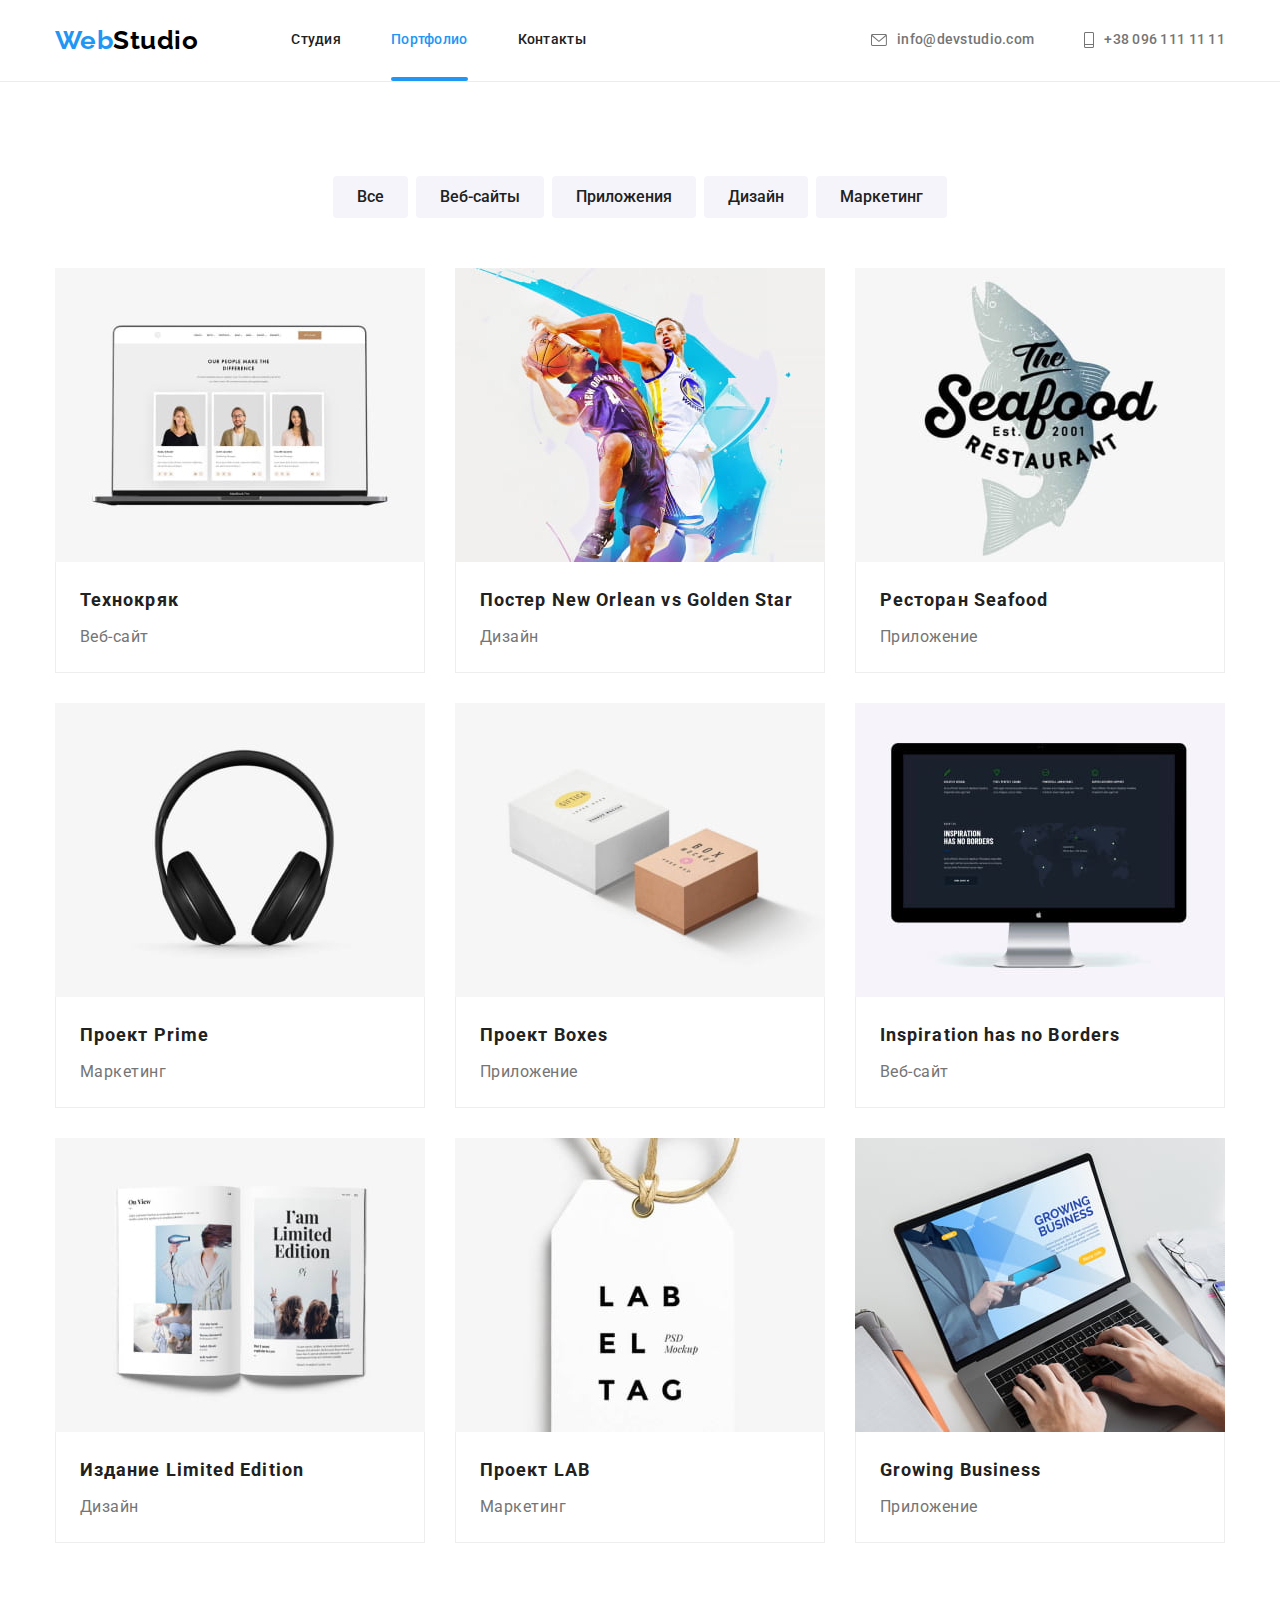
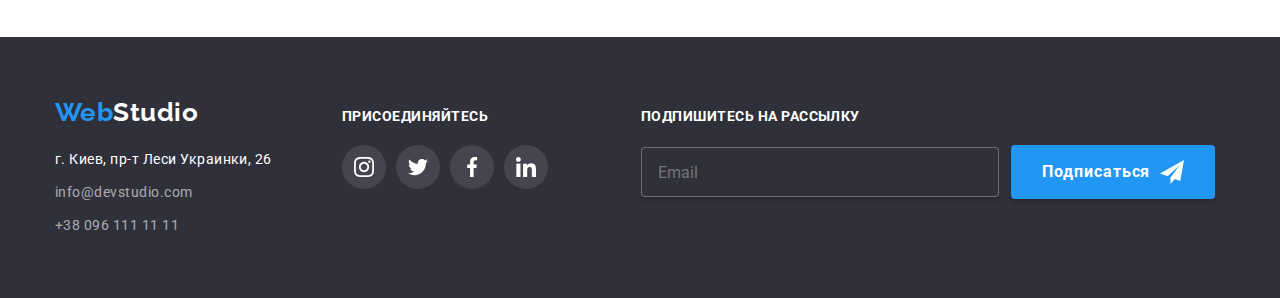
==== portfolio.html @ 1c2d831c "Initial commit" ====
<!DOCTYPE html>
<html lang="ru">
<head>
    <meta charset="UTF-8">
    <meta http-equiv="X-UA-Compatible" content="IE=edge">
    <meta name="viewport" content="width=device-width, initial-scale=1.0">
    <title>WebStudio</title>
    <link rel="preconnect" href="https://fonts.googleapis.com">
    <link rel="preconnect" href="https://fonts.gstatic.com" crossorigin>
    <link href="https://fonts.googleapis.com/css2?family=Raleway:wght@700&family=Roboto:wght@400;500;700;900&display=swap" rel="stylesheet">
    <link rel="stylesheet" href="https://cdnjs.cloudflare.com/ajax/libs/modern-normalize/1.1.0/modern-normalize.min.css">
    <link rel="stylesheet" href="./css/main.min.css">
</head>
<body>
    <header class="page-header">
        <div class="container">
            <div class="main-nav">
                <nav class="nav">
                    <a href="./index.html" class="logo page-header__logo"><span class="logo--accent">Web</span>Studio</a>
                    <ul class="nav__list">
                        <li class="nav__item"><a href="./index.html" class="nav__link">Студия</a></li>
                        <li class="nav__item"><a href="./portfolio.html" class="nav__link nav__link--current">Портфолио</a></li>
                        <li class="nav__item"><a href="#contacts" class="nav__link">Контакты</a></li>
                    </ul>
                </nav>
                <ul class="auth-nav">
                    <li class="auth-nav__item">
                        <a href="mailto:info@devstudio.com" class="auth-nav__link" aria-label="Письмо с конвертом">
                            <svg class="auth-nav__icon" width="16" height="12">
                                <use href="./images/icons.svg#icon-letter"></use>
                            </svg>
                            info@devstudio.com</a>
                    </li>
                    <li class="auth-nav__item">
                        <a href="tel:+380961111111" class="auth-nav__link" aria-label="Телефон">
                            <svg class="auth-nav__icon" width="10" height="16">
                                <use href="./images/icons.svg#icon-telephone"></use>
                            </svg>
                            +38 096 111 11 11</a>
                    </li>
                </ul>
            </div>
        </div>
    </header>
    <main>
        <!-- project section -->
        <section class="section">
            <div class="container">
                <h1 class="visually-hidden">Наши проекты</h1>
                <div class="filter">
                    <ul class="filter__list">
                        <li class="filter__item">
                            <button type="button" class="filter__button active">Все</button>
                        </li>
                        <li class="filter__item">
                            <button type="button" class="filter__button">Веб-сайты</button>
                        </li>
                        <li class="filter__item">
                            <button type="button" class="filter__button">Приложения</button>
                        </li>
                        <li class="filter__item">
                            <button type="button" class="filter__button">Дизайн</button>
                        </li>
                        <li class="filter__item">
                            <button type="button" class="filter__button">Маркетинг</button>
                        </li>
                    </ul>
                </div>
                <div class="projects">
                    <ul class="projects__list">
                        <li class="projects__item">
                                <a href="" class="projects__link">
                                    <div class="projects__wrapper">
                                        <img class="projects__img" src="./images/project1.jpg" width="370" height="294" alt="Веб-сайт">
                                        <div class="projects__overlay">
                                            <p class="projects__hover-text">Ресурс предлагает комплексные предложения с разным уровнем функционала и сервисов.
                                                Все это позволит посетителю получить исчерпывающие сведения о компании или частном лице.</p>
                                        </div>
                                    </div>
                                    <div class="projects__description">
                                        <h2 class="projects__name">Технокряк</h2>
                                        <p class="projects__text">Веб-сайт</p>
                                    </div>
                                </a>
                        </li>
                        <li class="projects__item">
                                <a href="" class="projects__link">
                                    <div class="projects__wrapper">
                                        <img class="projects__img" src="./images/project2.jpg" width="370" height="294" alt="2 баскетболиста с мячом">
                                        <div class="projects__overlay">
                                            <p class="projects__hover-text">Ресурс предлагает комплексные предложения с разным уровнем функционала и сервисов.
                                                Все это позволит посетителю получить исчерпывающие сведения о компании или частном лице.</p>
                                        </div>
                                    </div>
                                    <div class="projects__description">
                                        <h2 class="projects__name">Постер New Orlean vs Golden Star</h2>
                                        <p class="projects__text">Дизайн</p>
                                    </div>
                                </a>
                        </li>
                        <li class="projects__item">
                                <a href="" class="projects__link">
                                    <div class="projects__wrapper">
                                        <img class="projects__img" src="./images/project3.jpg" width="370" height="294" alt="Логотип ресторана Seafood">
                                        <div class="projects__overlay">
                                            <p class="projects__hover-text">Ресурс предлагает комплексные предложения с разным уровнем функционала и сервисов.
                                                Все это позволит посетителю получить исчерпывающие сведения о компании или частном лице.</p>
                                        </div>
                                    </div>
                                    <div class="projects__description">
                                        <h2 class="projects__name">Ресторан Seafood</h2>
                                        <p class="projects__text">Приложение</p>
                                    </div>
                                </a>
                        </li>
                        <li class="projects__item">
                                <a href="" class="projects__link">
                                    <div class="projects__wrapper">
                                        <img class="projects__img" src="./images/project4.jpg" width="370" height="294" alt="Наушники">
                                        <div class="projects__overlay">
                                            <p class="projects__hover-text">Ресурс предлагает комплексные предложения с разным уровнем функционала и сервисов.
                                                Все это позволит посетителю получить исчерпывающие сведения о компании или частном лице.</p>
                                        </div>
                                    </div>
                                    <div class="projects__description">
                                        <h2 class="projects__name">Проект Prime</h2>
                                        <p class="projects__text">Маркетинг</p>
                                    </div>
                                </a>
                        </li>
                        <li class="projects__item">
                                <a href="" class="projects__link">
                                    <div class="projects__wrapper">
                                        <img class="projects__img" src="./images/project5.jpg" width="370" height="294" alt=" 2 небольшие коробки">
                                        <div class="projects__overlay">
                                            <p class="projects__hover-text">Ресурс предлагает комплексные предложения с разным уровнем функционала и сервисов.
                                                Все это позволит посетителю получить исчерпывающие сведения о компании или частном лице.</p>
                                        </div>
                                    </div>
                                    <div class="projects__description">
                                        <h2 class="projects__name">Проект Boxes</h2>
                                        <p class="projects__text">Приложение</p>
                                    </div>
                                </a>
                        </li>
                        <li class="projects__item">
                                <a href="" class="projects__link">
                                    <div class="projects__wrapper">
                                        <img class="projects__img" src="./images/project6.jpg" width="370" height="294" alt="Монитор с вкладкой сайта">
                                        <div class="projects__overlay">
                                            <p class="projects__hover-text">Ресурс предлагает комплексные предложения с разным уровнем функционала и сервисов.
                                                Все это позволит посетителю получить исчерпывающие сведения о компании или частном лице.</p>
                                        </div>
                                    </div>
                                    <div class="projects__description">
                                        <h2 class="projects__name">Inspiration has no Borders</h2>
                                        <p class="projects__text">Веб-сайт</p>
                                    </div>
                                </a>
                        </li>
                        <li class="projects__item">
                                <a href="" class="projects__link">
                                    <div class="projects__wrapper">
                                        <img class="projects__img" src="./images/project7.jpg" width="370" height="294" alt="Журнал">
                                        <div class="projects__overlay">
                                            <p class="projects__hover-text">Ресурс предлагает комплексные предложения с разным уровнем функционала и сервисов.
                                                Все это позволит посетителю получить исчерпывающие сведения о компании или частном лице.</p>
                                        </div>
                                    </div>
                                    <div class="projects__description">
                                        <h2 class="projects__name">Издание Limited Edition</h2>
                                        <p class="projects__text">Дизайн</p>
                                    </div>
                                </a>
                        </li>
                        <li class="projects__item">
                                <a href="" class="projects__link">
                                    <div class="projects__wrapper">
                                        <img class="projects__img" src="./images/project8.jpg" width="370" height="294" alt="Этикетка Lab El Tag">
                                        <div class="projects__overlay">
                                            <p class="projects__hover-text">Ресурс предлагает комплексные предложения с разным уровнем функционала и сервисов.
                                                Все это позволит посетителю получить исчерпывающие сведения о компании или частном лице.</p>
                                        </div>
                                    </div>
                                    <div class="projects__description">
                                        <h2 class="projects__name">Проект LAB</h2>
                                        <p class="projects__text">Маркетинг</p>
                                    </div>
                                </a>
                        </li>
                        <li class="projects__item">
                                <a href="" class="projects__link">
                                    <div class="projects__wrapper">
                                        <img class="projects__img" src="./images/project9.jpg" width="370" height="294" alt="Ноутбук с вкладкой приложения">
                                        <div class="projects__overlay">
                                            <p class="projects__hover-text">Ресурс предлагает комплексные предложения с разным уровнем функционала и сервисов.
                                                Все это позволит посетителю получить исчерпывающие сведения о компании или частном лице.</p>
                                        </div>
                                    </div>
                                    <div class="projects__description">
                                        <h2 class="projects__name">Growing Business</h2>
                                        <p class="projects__text">Приложение</p>
                                    </div>
                                </a>
                        </li>
                    </ul>
                </div>
            </div>

        </section>

    </main>
    <footer class="page-footer">
        <div class="container">
            <div class="page-footer__wrapper">
                <div class="page-footer__address">
                    <a href="./index.html" class="logo page-footer__logo"><span class="logo--accent">Web</span>Studio</a>
                    <address id="contacts">
                        <ul class="contacts">
                            <li class="contacts__item">
                                <a href="https://www.google.com/maps/place/%D0%B1%D1%83%D0%BB.+%D0%9B%D0%B5%D1%81%D0%B8+%D0%A3%D0%BA%D1%80%D0%B0%D0%B8%D0%BD%D0%BA%D0%B8,+26,+%D0%9A%D0%B8%D0%B5%D0%B2,+02000/@50.4265841,30.5361971,17z/data=!3m1!4b1!4m5!3m4!1s0x40d4cf0e033ecbe9:0x57a4dffefec77da0!8m2!3d50.4265807!4d30.5383858" 
                                target="_blank" class="contacts__link contacts__link--real-address">
                                    г. Киев, пр-т Леси Украинки, 26
                                </a>
                            <li class="contacts__item">
                                <a href="mailto:info@devstudio.com"
                                    class="contacts__link">info@devstudio.com</a>
                                </li>
                            <li class="contacts__link">
                                <a href="tel:+380961111111" class="contacts__link">+38 096 111 11 11</a>
                            </li>
                        </ul>
                    </address>
                </div>
                <div class="social">
                    <h3 class="social__title">Присоединяйтесь</h3>
                    <ul class="social-list social-list--footer">
                        <li class="social-list__item">
                            <a href="" class="social-list__link social-list__link--dark" aria-label="Инстаграм">
                                <svg class="social-list__icon social-list__icon--dark">
                                    <use href="./images/icons.svg#icon-instagram"></use>
                                </svg>
                            </a>
                        </li>
                        <li class="social-list__item">
                            <a href="" class="social-list__link social-list__link--dark" aria-label="Твиттер">
                                <svg class="social-list__icon social-list__icon--dark">
                                    <use href="./images/icons.svg#icon-twitter"></use>
                                </svg>
                            </a>
                        </li>
                        <li class="social-list__item">
                            <a href="" class="social-list__link social-list__link--dark" aria-label="Фейсбук">
                                <svg class="social-list__icon social-list__icon--dark">
                                    <use href="./images/icons.svg#icon-facebook"></use>
                                </svg>
                            </a>
                        </li>
                        <li class="social-list__item">
                            <a href="" class="social-list__link social-list__link--dark" aria-label="ЛинкедИн">
                                <svg class="social-list__icon social-list__icon--dark">
                                    <use href="./images/icons.svg#icon-linkedin"></use>
                                </svg>
                            </a>
                        </li>
                    </ul>
                </div>
                <div class="mailing-list">
                    <h3 class="mailing-list__title">Подпишитесь на рассылку</h3>
                    <form class="mailing-list__form">
                        <label for="footer-input"><span class="visually-hidden">Email</span></label>
                        <input class="mailing-list__input" id="footer-input" type="email" name="email" placeholder="Email">
                        <button class="button mailing-list__button" type="submit">
                            Подписаться
                            <svg class="mailing-list__icon">
                                <use href="./images/icons.svg#icon-send"></use>
                            </svg>
                        </button>
                    </form>
                </div>
            </div>
        </div>
    </footer>
</body>
</html>
---- css/main.min.css ----
body{margin:0;font-family:"Roboto",sans-serif;letter-spacing:.03em;font-size:16px;color:#212121}h1,h2,h3,h4{margin:0;padding:0}ul{margin:0;padding:0;list-style:none}p{margin:0;padding:0}a{text-decoration:none}.container{max-width:1200px;margin:0 auto;padding:0 15px}.section{padding-top:94px;padding-bottom:94px}.button{min-width:200px;border-radius:4px;border-color:rgba(0,0,0,0);font-family:inherit;font-weight:700;font-size:16px;line-height:1.88;text-align:center;letter-spacing:.06em;cursor:pointer;color:#fff;background-color:#2196f3}.visually-hidden{position:absolute;white-space:nowrap;width:1px;height:1px;overflow:hidden;border:0;padding:0;clip:rect(0 0 0 0);-webkit-clip-path:inset(50%);clip-path:inset(50%);margin:-1px}.logo{font-family:"Raleway";font-weight:700;font-size:26px;line-height:1.19;color:#fff}.logo--accent{color:#2196f3}.page-header{width:100%;min-height:82px;border-bottom:1px solid #ececec;background-color:#fff}.main-nav{display:flex;align-items:center}.nav{display:flex;align-items:inherit}.nav__list{display:flex}.nav__item:not(:last-child){margin-right:50px}.nav__link{display:block;padding-top:32px;padding-bottom:32px;font-weight:500;font-size:14px;line-height:1.14;letter-spacing:.02em;color:#212121;transition:color 250ms cubic-bezier(0.4, 0, 0.2, 1)}.nav__link:hover,.nav__link:focus{color:#2196f3}.nav__link--current{position:relative;color:#2196f3}.nav__link--current::after{content:"";position:absolute;left:0;bottom:-1px;display:block;width:100%;height:4px;border-radius:2px;background-color:#2196f3}.page-header__logo{margin-right:93px;padding-top:24px;padding-bottom:24px;color:#000}.auth-nav{display:flex;margin-left:auto}.auth-nav__item{display:flex}.auth-nav__item:not(:last-child){margin-right:50px}.auth-nav__link{display:flex;align-items:center;padding-top:32px;padding-bottom:32px;font-weight:500;font-size:14px;line-height:1.14;letter-spacing:.02em;color:#757575;transition:color 250ms cubic-bezier(0.4, 0, 0.2, 1)}.auth-nav__link:hover,.auth-nav__link:focus{color:#2196f3}.auth-nav__icon{margin-right:10px;fill:#757575}.auth-nav__link:hover .auth-nav__icon,.auth-nav__link:focus .auth-nav__icon{fill:#2196f3}.hero{height:600px;max-width:1600px;margin:0 auto;padding-top:200px;padding-bottom:200px;text-align:center;background-color:#2f303a;background-image:linear-gradient(to right, rgba(47, 48, 58, 0.4), rgba(47, 48, 58, 0.4)),url(../images/hero-img.jpg);background-position:center;background-size:cover;background-repeat:no-repeat}.hero__title{margin:0 auto 30px auto;max-width:696px;font-weight:900;font-size:44px;line-height:1.36;letter-spacing:.06em;text-transform:uppercase;color:#fff}.button--hero{padding:10px 32px;box-shadow:0px 4px 4px rgba(0,0,0,.15);transition:background-color 250ms cubic-bezier(0.4, 0, 0.2, 1)}.button--hero:hover,.button--hero:focus{background-color:#146cb4}.title{margin-bottom:50px;font-weight:700;font-size:36px;line-height:1.16;text-align:center}.advantages-list{display:flex}.advantages-list__item{max-width:270px}.advantages-list__item:not(:last-child){margin-right:30px}.advantages-list__element{display:flex;justify-content:center;align-items:center;height:120px;margin-bottom:30px;border-radius:4px;background-color:#f5f4fa;color:#212121}.advantages-list__icon{fill:currentColor}.advantages-list__title{margin-bottom:10px;font-weight:700;font-size:14px;line-height:1.14;text-transform:uppercase}.advantages-list__text{font-size:14px;line-height:1.71;color:#757575}.section--no-padding{padding-top:0}.works{display:flex}.works__item{position:relative;color:#fff;text-transform:uppercase;font-size:14px;line-height:1.14;text-align:center}.works__item:not(:last-child){margin-right:30px}.works__img{display:block;width:100%}.works__title-box{position:absolute;bottom:0;display:flex;justify-content:center;align-items:center;height:70px;width:100%;background-image:linear-gradient(rgba(47, 48, 58, 0.8), rgba(47, 48, 58, 0.8))}.works__title{color:#fff;text-transform:uppercase;font-size:14px;line-height:1.14;text-align:center}.team{background-color:#f5f4fa}.team__list{display:flex}.team__item:not(:last-child){margin-right:30px}.team__wrapper{box-shadow:0px 1px 3px rgba(0,0,0,.12),0px 1px 1px rgba(0,0,0,.14),0px 2px 1px rgba(0,0,0,.2);border-radius:0px 0px 4px 4px}.team__photo{display:block}.team__card{padding:30px 0;text-align:center;background-color:#fff;border-bottom-left-radius:4px;border-bottom-right-radius:4px}.team__name{margin-bottom:10px;font-weight:500;font-size:16px;line-height:1.18}.team__text{margin-bottom:16px;font-size:16px;line-height:1.18;color:#757575}.social-list{display:flex;justify-content:center}.social-list__item:not(:last-child){margin-right:10px}.social-list__link{display:flex;justify-content:center;align-items:center;width:44px;height:44px;border-radius:50%;border:rgba(0,0,0,0);transition:background-color 250ms cubic-bezier(0.4, 0, 0.2, 1)}.social-list__link:hover,.social-list__link:focus{background-color:#2196f3}.social-list__icon{width:20px;height:20px;fill:#afb1b8;transition:fill 250ms cubic-bezier(0.4, 0, 0.2, 1)}.social-list__link:hover .social-list__icon,.social-list__link:focus .social-list__icon{fill:#fff}.clients-list{display:flex}.clients-list__item:not(:last-child){margin-right:30px}.clients-list__link{display:flex;justify-content:center;align-items:center;width:170px;height:92px;border:1px solid #afb1b8;border-radius:4px;transition:border-color 250ms cubic-bezier(0.4, 0, 0.2, 1)}.clients-list__link:hover,.clients-list__link:focus{border-color:#2196f3}.clients-list__icon{width:106px;height:60px;fill:#afb1b8;transition:fill 250ms cubic-bezier(0.4, 0, 0.2, 1)}.clients-list__link:hover .clients-list__icon,.clients-list__link:focus .clients-list__icon{fill:#2196f3}.page-footer{padding-top:60px;padding-bottom:60px;background-color:#2f303a}.page-footer__wrapper{display:flex;align-items:baseline}.page-footer__address{margin-right:70px}.page-footer__logo{display:inline-block;margin-bottom:20px;color:#fff}.contacts__item:not(:last-child){margin-bottom:9px}.contacts__link{display:inline-block;font-weight:400;font-size:14px;line-height:1.71;font-style:normal;color:rgba(255,255,255,.6);transition:color 250ms cubic-bezier(0.4, 0, 0.2, 1)}.contacts__link--real-address{color:#fff}.contacts__link:hover,.contacts__link:focus{color:#2196f3}.social{margin-right:93px}.social__title{margin-bottom:20px;color:#fff;text-transform:uppercase;font-size:14px;line-height:1.14}.social-list--footer{display:flex;justify-content:space-between}.social-list__link--dark{background-color:rgba(255,255,255,.1);transition:background-color 250ms cubic-bezier(0.4, 0, 0.2, 1)}.social-list__link--dark:hover,.social-list__link--dark:focus{background-color:#2196f3}.social-list__icon--dark{fill:#fff}.mailing-list__title{margin-bottom:20px;color:#fff;text-transform:uppercase;font-size:14px;line-height:1.14}.mailing-list__form{display:flex;align-items:center}.mailing-list__input{display:block;height:50px;width:358px;padding:15px 16px;background-color:#2f303a;border:1px solid rgba(255,255,255,.3);box-shadow:0px 4px 4px rgba(0,0,0,.15);border-radius:4px;outline:rgba(0,0,0,0);transition:border-color 250ms cubic-bezier(0.4, 0, 0.2, 1)}.mailing-list__input::-moz-placeholder{font-style:normal;font-weight:400;font-size:16px;line-height:1.25}.mailing-list__input:-ms-input-placeholder{font-style:normal;font-weight:400;font-size:16px;line-height:1.25}.mailing-list__input::placeholder{font-style:normal;font-weight:400;font-size:16px;line-height:1.25}.mailing-list__input:focus-within,.mailing-list__input:hover{color:#fff;border-color:#2196f3}.mailing-list__button{display:flex;align-items:center;padding:10px 29px;margin-left:12px;box-shadow:0px 4px 4px rgba(0,0,0,.15);transition:background-color 250ms cubic-bezier(0.4, 0, 0.2, 1),color 250ms cubic-bezier(0.4, 0, 0.2, 1)}.mailing-list__button:hover,.mailing-list__button:focus{background-color:#fff;color:#2196f3}.mailing-list__icon{width:24px;height:24px;margin-left:10px;fill:#fff;transition:fill 250ms cubic-bezier(0.4, 0, 0.2, 1)}.mailing-list__button:hover .mailing-list__icon,.mailing-list__icon .mailing-list__button:focus{fill:#2196f3}.backdrop{position:fixed;top:0;left:0;width:100%;height:100%;background-color:rgba(0,0,0,.2);opacity:1;visibility:visible;transition:opacity 250ms cubic-bezier(0.4, 0, 0.2, 1),visibility 250ms cubic-bezier(0.4, 0, 0.2, 1)}.backdrop.is-hidden{opacity:0;pointer-events:none;visibility:hidden}.modal{position:absolute;top:50%;left:50%;min-width:528px;min-height:581px;padding:40px;background-color:#fff;box-shadow:0px 1px 3px rgba(0,0,0,.12),0px 1px 1px rgba(0,0,0,.14),0px 2px 1px rgba(0,0,0,.2);border-radius:4px;transform:translate(-50%, -50%) scale(1);transition:transform 250ms cubic-bezier(0.4, 0, 0.2, 1)}.backdrop.is-hidden .modal{transform:translate(-50%, -50%) scale(1.1)}.modal__btn-close{position:absolute;top:0;right:0;display:flex;justify-content:center;align-items:center;width:30px;height:30px;margin-top:8px;margin-right:8px;background-color:#fff;border-radius:50%;border-color:rgba(0,0,0,.102);cursor:pointer}.modal__icon{width:11px;height:11px;transition:fill 250ms cubic-bezier(0.4, 0, 0.2, 1)}.modal__btn-close:hover .modal__icon,.modal__btn-close:focus .modal__icon{fill:#2196f3}.modal__title{margin-bottom:12px;font-size:20px;line-height:1.15;text-align:center}.modal__button{display:block;padding:10px 32px;margin:0 auto;box-shadow:0px 1px 3px rgba(0,0,0,.12),0px 1px 1px rgba(0,0,0,.14),0px 2px 1px rgba(0,0,0,.2);transition:background-color 250ms cubic-bezier(0.4, 0, 0.2, 1),box-shadow 250ms cubic-bezier(0.4, 0, 0.2, 1)}.modal__button:hover,.modal__button:focus{background:#188ce8;box-shadow:0px 4px 4px rgba(0,0,0,.15)}.modal-form__label{display:block}.modal-form__text{display:block;margin-bottom:4px;font-style:normal;font-weight:400;font-size:12px;line-height:1.16;letter-spacing:.03em;color:#757575}.modal-form__field{position:relative;margin-bottom:10px}.modal-form__input{display:block;width:100%;max-height:40px;padding:11px 12px 11px 32px;border:1px solid rgba(33,33,33,.2);border-radius:4px;outline:rgba(0,0,0,0);transition:border-color 250ms cubic-bezier(0.4, 0, 0.2, 1)}.modal-form__input:focus-within,.modal-form__input:hover{border-color:#2196f3}.modal-form__icon{display:block;position:absolute;top:50%;left:12px;transform:translateY(-50%);width:18px;height:18px;transition:fill 250ms cubic-bezier(0.4, 0, 0.2, 1)}.modal-form__field:focus-within .modal-form__icon,.modal-form__field:hover .modal-form__icon{fill:#2196f3}.modal-form__textarea{display:block;width:100%;height:120px;padding:12px 16px;margin-bottom:20px;resize:none;border:1px solid rgba(33,33,33,.2);border-radius:4px;outline:rgba(0,0,0,0);transition:border-color 250ms cubic-bezier(0.4, 0, 0.2, 1)}.modal-form__textarea::-moz-placeholder{font-style:normal;font-weight:400;font-size:12px;line-height:1.16;letter-spacing:.01em;color:rgba(117,117,117,.5)}.modal-form__textarea:-ms-input-placeholder{font-style:normal;font-weight:400;font-size:12px;line-height:1.16;letter-spacing:.01em;color:rgba(117,117,117,.5)}.modal-form__textarea::placeholder{font-style:normal;font-weight:400;font-size:12px;line-height:1.16;letter-spacing:.01em;color:rgba(117,117,117,.5)}.modal-form__textarea:focus-within,.modal-form__textarea:hover{border-color:#2196f3}.modal-form__text--agreements{margin-bottom:0;font-size:14px;line-height:1.71}.agreements{display:flex;align-items:center;margin:0 12px 30px 12px}.agreements__input{position:absolute;width:1px;height:1px;margin:-1px;border:0;padding:0;clip:rect(0 0 0 0);overflow:hidden}.agreements__label{display:flex;align-items:center;font-style:normal;font-weight:400;font-size:14px;line-height:1.71;letter-spacing:.03em;color:#757575}.agreements__icon-span{display:flex;justify-content:center;align-items:center;width:16px;height:15px;margin-right:7px;border:2px solid #000;border-radius:2px;box-shadow:0px 4px 4px rgba(0,0,0,.25);background-color:rgba(0,0,0,0);transition:border-color 250ms cubic-bezier(0.4, 0, 0.2, 1),background-color 250ms cubic-bezier(0.4, 0, 0.2, 1)}.agreements__input:checked+.agreements__label .agreements__icon-span{border-color:rgba(0,0,0,0);background-color:#2196f3}.agreements__input:focus+.agreements__label .agreements__icon-span{border-color:#2196f3}.agreements__icon{height:15px;width:16px;fill:#fff;opacity:0}.agreements__input:checked+.agreements__label .agreements__icon-span .agreements__icon{opacity:1}.agreements__link{color:#2196f3;border-bottom:1px solid #2196f3}.filter{margin-bottom:50px}.filter__list{display:flex;justify-content:center}.filter__item:not(:last-child){margin-right:8px}.filter__button{border-radius:4px;border-color:rgba(0,0,0,0);padding:6px 22px;font-family:inherit;font-weight:500;font-size:16px;line-height:1.62;text-align:center;cursor:pointer;color:#212121;background-color:#f5f4fa;transition:background-color 250ms cubic-bezier(0.4, 0, 0.2, 1),color 250ms cubic-bezier(0.4, 0, 0.2, 1),box-shadow 250ms cubic-bezier(0.4, 0, 0.2, 1)}.filter__button:hover,.filter__button:focus{background-color:#2196f3;color:#fff;box-shadow:0px 3px 1px rgba(0,0,0,.1),0px 1px 2px rgba(0,0,0,.08),0px 2px 2px rgba(0,0,0,.12)}.projects__list{display:flex;flex-wrap:wrap}.projects__item{width:calc((100% - 60px)/3);margin-right:30px;margin-bottom:30px}.projects__item:nth-child(3n){margin-right:0}.projects__item:nth-last-child(-n+3){margin-bottom:0}.projects__link{display:block;box-shadow:none;transition:box-shadow 250ms cubic-bezier(0.4, 0, 0.2, 1)}.projects__link:hover,.projects__link:focus{box-shadow:0px 1px 1px rgba(0,0,0,.12),0px 4px 4px rgba(0,0,0,.06),1px 4px 6px rgba(0,0,0,.16)}.projects__wrapper{position:relative;overflow:hidden}.projects__img{display:block}.projects__overlay{position:absolute;top:0;left:0;display:block;width:100%;height:100%;background-color:rgba(33,150,243,.9);opacity:0;transform:translateY(100%);transition:opacity 250ms cubic-bezier(0.4, 0, 0.2, 1),transform 250ms cubic-bezier(0.4, 0, 0.2, 1)}.projects__link:hover .projects__overlay,.projects__link:focus .projects__overlay{opacity:1;transform:translate(0)}.projects__hover-text{position:absolute;top:0;left:0;padding:63px 24px;width:100%;height:100%;font-weight:400;font-size:18px;line-height:1.56;color:#fff;opacity:0}.projects__link:hover .projects__hover-text,.projects__link:focus .projects__hover-text{opacity:1}.projects__description{padding:20px 24px;border:1px solid #eee;border-top:none;background-color:#fff}.projects__name{margin-bottom:4px;font-weight:700;font-size:18px;line-height:2;letter-spacing:.06em;color:#212121}.projects__text{font-size:16px;line-height:1.88;color:#757575}/*# sourceMappingURL=main.min.css.map */
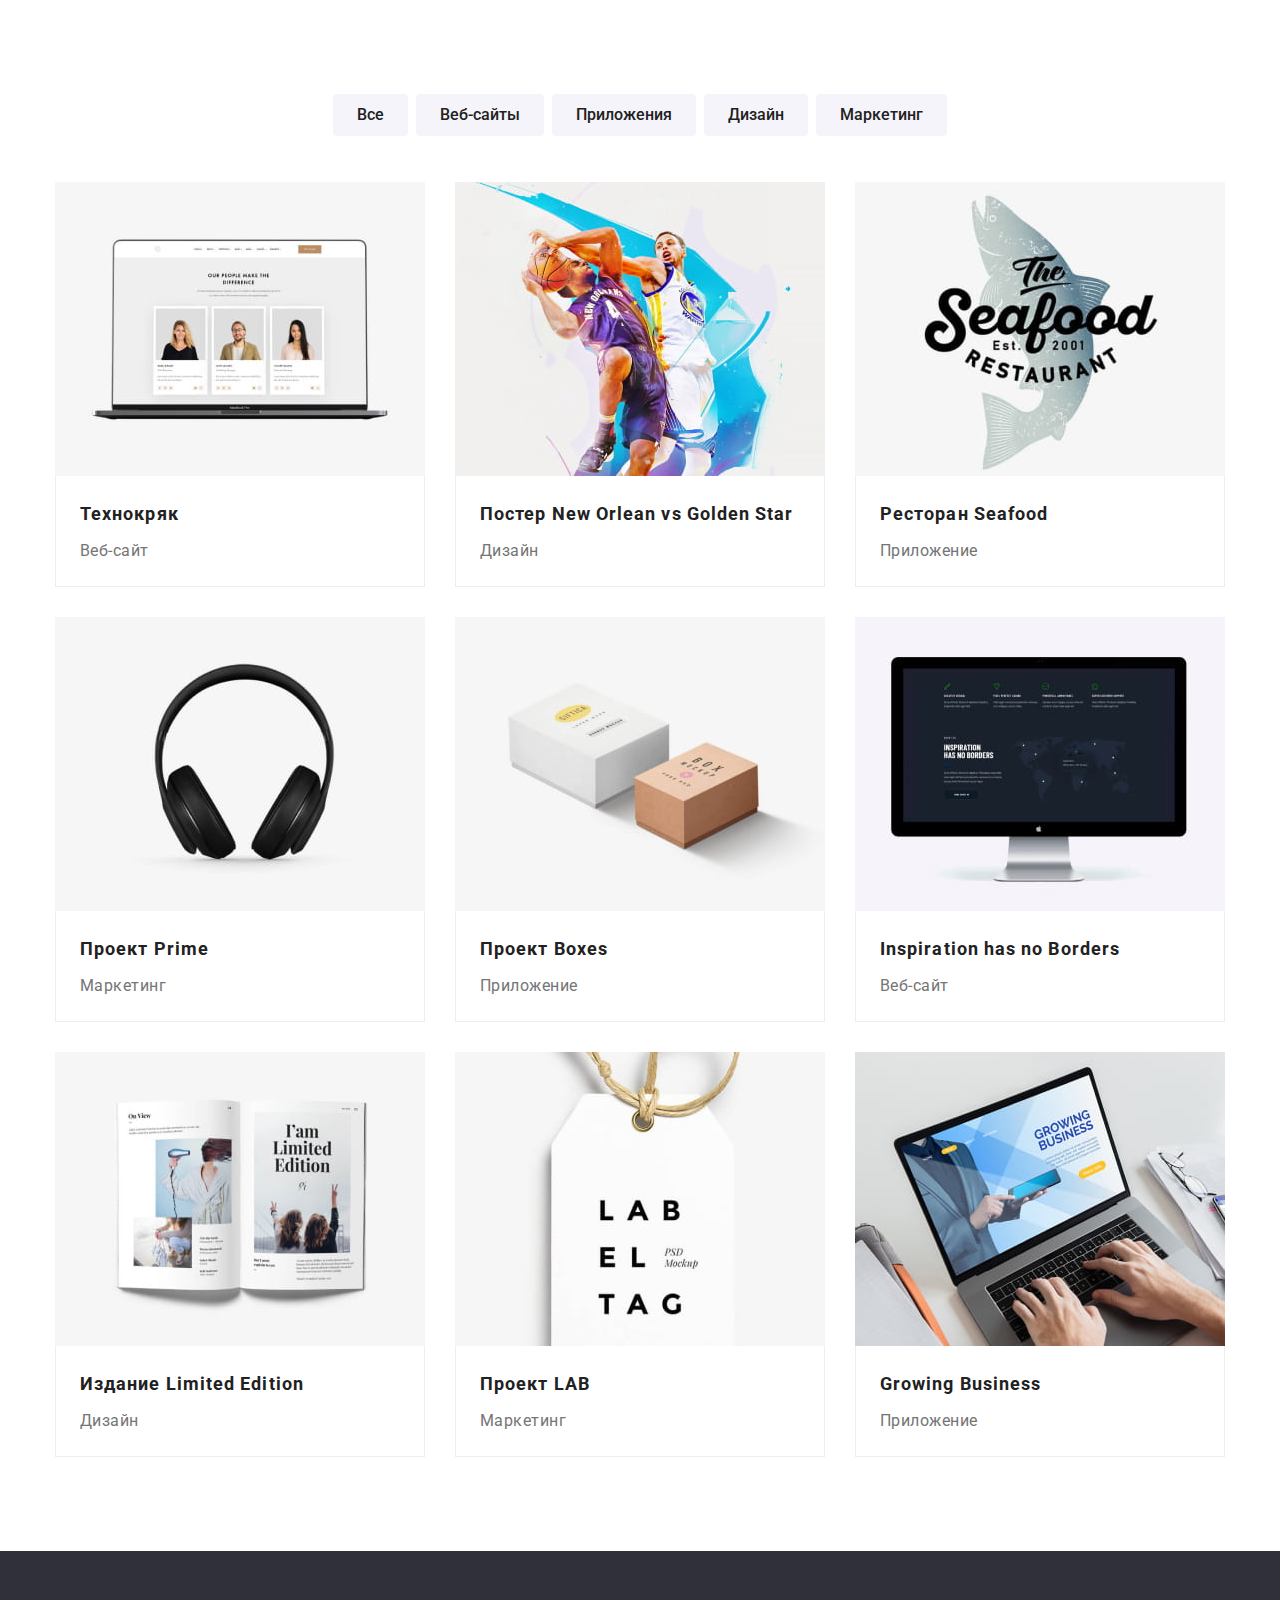
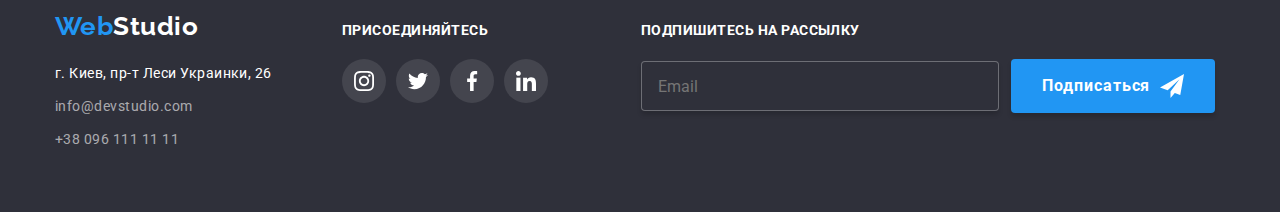
==== commit a67f43a8: "Add responsive components" ====
--- a/portfolio.html
+++ b/portfolio.html
@@ -12,7 +12,7 @@
     <link rel="stylesheet" href="./css/main.min.css">
 </head>
 <body>
-    <header class="page-header">
+    <!-- <header class="page-header">
         <div class="container">
             <div class="main-nav">
                 <nav class="nav">
@@ -41,7 +41,7 @@
                 </ul>
             </div>
         </div>
-    </header>
+    </header> -->
     <main>
         <!-- project section -->
         <section class="section">
@@ -77,7 +77,7 @@
                                                 Все это позволит посетителю получить исчерпывающие сведения о компании или частном лице.</p>
                                         </div>
                                     </div>
-                                    <div class="projects__description">
+                                    <div class="projects__description projects__description--more-padding">
                                         <h2 class="projects__name">Технокряк</h2>
                                         <p class="projects__text">Веб-сайт</p>
                                     </div>
--- a/css/main.min.css
+++ b/css/main.min.css
@@ -1 +1 @@
-body{margin:0;font-family:"Roboto",sans-serif;letter-spacing:.03em;font-size:16px;color:#212121}h1,h2,h3,h4{margin:0;padding:0}ul{margin:0;padding:0;list-style:none}p{margin:0;padding:0}a{text-decoration:none}.container{max-width:1200px;margin:0 auto;padding:0 15px}.section{padding-top:94px;padding-bottom:94px}.button{min-width:200px;border-radius:4px;border-color:rgba(0,0,0,0);font-family:inherit;font-weight:700;font-size:16px;line-height:1.88;text-align:center;letter-spacing:.06em;cursor:pointer;color:#fff;background-color:#2196f3}.visually-hidden{position:absolute;white-space:nowrap;width:1px;height:1px;overflow:hidden;border:0;padding:0;clip:rect(0 0 0 0);-webkit-clip-path:inset(50%);clip-path:inset(50%);margin:-1px}.logo{font-family:"Raleway";font-weight:700;font-size:26px;line-height:1.19;color:#fff}.logo--accent{color:#2196f3}.page-header{width:100%;min-height:82px;border-bottom:1px solid #ececec;background-color:#fff}.main-nav{display:flex;align-items:center}.nav{display:flex;align-items:inherit}.nav__list{display:flex}.nav__item:not(:last-child){margin-right:50px}.nav__link{display:block;padding-top:32px;padding-bottom:32px;font-weight:500;font-size:14px;line-height:1.14;letter-spacing:.02em;color:#212121;transition:color 250ms cubic-bezier(0.4, 0, 0.2, 1)}.nav__link:hover,.nav__link:focus{color:#2196f3}.nav__link--current{position:relative;color:#2196f3}.nav__link--current::after{content:"";position:absolute;left:0;bottom:-1px;display:block;width:100%;height:4px;border-radius:2px;background-color:#2196f3}.page-header__logo{margin-right:93px;padding-top:24px;padding-bottom:24px;color:#000}.auth-nav{display:flex;margin-left:auto}.auth-nav__item{display:flex}.auth-nav__item:not(:last-child){margin-right:50px}.auth-nav__link{display:flex;align-items:center;padding-top:32px;padding-bottom:32px;font-weight:500;font-size:14px;line-height:1.14;letter-spacing:.02em;color:#757575;transition:color 250ms cubic-bezier(0.4, 0, 0.2, 1)}.auth-nav__link:hover,.auth-nav__link:focus{color:#2196f3}.auth-nav__icon{margin-right:10px;fill:#757575}.auth-nav__link:hover .auth-nav__icon,.auth-nav__link:focus .auth-nav__icon{fill:#2196f3}.hero{height:600px;max-width:1600px;margin:0 auto;padding-top:200px;padding-bottom:200px;text-align:center;background-color:#2f303a;background-image:linear-gradient(to right, rgba(47, 48, 58, 0.4), rgba(47, 48, 58, 0.4)),url(../images/hero-img.jpg);background-position:center;background-size:cover;background-repeat:no-repeat}.hero__title{margin:0 auto 30px auto;max-width:696px;font-weight:900;font-size:44px;line-height:1.36;letter-spacing:.06em;text-transform:uppercase;color:#fff}.button--hero{padding:10px 32px;box-shadow:0px 4px 4px rgba(0,0,0,.15);transition:background-color 250ms cubic-bezier(0.4, 0, 0.2, 1)}.button--hero:hover,.button--hero:focus{background-color:#146cb4}.title{margin-bottom:50px;font-weight:700;font-size:36px;line-height:1.16;text-align:center}.advantages-list{display:flex}.advantages-list__item{max-width:270px}.advantages-list__item:not(:last-child){margin-right:30px}.advantages-list__element{display:flex;justify-content:center;align-items:center;height:120px;margin-bottom:30px;border-radius:4px;background-color:#f5f4fa;color:#212121}.advantages-list__icon{fill:currentColor}.advantages-list__title{margin-bottom:10px;font-weight:700;font-size:14px;line-height:1.14;text-transform:uppercase}.advantages-list__text{font-size:14px;line-height:1.71;color:#757575}.section--no-padding{padding-top:0}.works{display:flex}.works__item{position:relative;color:#fff;text-transform:uppercase;font-size:14px;line-height:1.14;text-align:center}.works__item:not(:last-child){margin-right:30px}.works__img{display:block;width:100%}.works__title-box{position:absolute;bottom:0;display:flex;justify-content:center;align-items:center;height:70px;width:100%;background-image:linear-gradient(rgba(47, 48, 58, 0.8), rgba(47, 48, 58, 0.8))}.works__title{color:#fff;text-transform:uppercase;font-size:14px;line-height:1.14;text-align:center}.team{background-color:#f5f4fa}.team__list{display:flex}.team__item:not(:last-child){margin-right:30px}.team__wrapper{box-shadow:0px 1px 3px rgba(0,0,0,.12),0px 1px 1px rgba(0,0,0,.14),0px 2px 1px rgba(0,0,0,.2);border-radius:0px 0px 4px 4px}.team__photo{display:block}.team__card{padding:30px 0;text-align:center;background-color:#fff;border-bottom-left-radius:4px;border-bottom-right-radius:4px}.team__name{margin-bottom:10px;font-weight:500;font-size:16px;line-height:1.18}.team__text{margin-bottom:16px;font-size:16px;line-height:1.18;color:#757575}.social-list{display:flex;justify-content:center}.social-list__item:not(:last-child){margin-right:10px}.social-list__link{display:flex;justify-content:center;align-items:center;width:44px;height:44px;border-radius:50%;border:rgba(0,0,0,0);transition:background-color 250ms cubic-bezier(0.4, 0, 0.2, 1)}.social-list__link:hover,.social-list__link:focus{background-color:#2196f3}.social-list__icon{width:20px;height:20px;fill:#afb1b8;transition:fill 250ms cubic-bezier(0.4, 0, 0.2, 1)}.social-list__link:hover .social-list__icon,.social-list__link:focus .social-list__icon{fill:#fff}.clients-list{display:flex}.clients-list__item:not(:last-child){margin-right:30px}.clients-list__link{display:flex;justify-content:center;align-items:center;width:170px;height:92px;border:1px solid #afb1b8;border-radius:4px;transition:border-color 250ms cubic-bezier(0.4, 0, 0.2, 1)}.clients-list__link:hover,.clients-list__link:focus{border-color:#2196f3}.clients-list__icon{width:106px;height:60px;fill:#afb1b8;transition:fill 250ms cubic-bezier(0.4, 0, 0.2, 1)}.clients-list__link:hover .clients-list__icon,.clients-list__link:focus .clients-list__icon{fill:#2196f3}.page-footer{padding-top:60px;padding-bottom:60px;background-color:#2f303a}.page-footer__wrapper{display:flex;align-items:baseline}.page-footer__address{margin-right:70px}.page-footer__logo{display:inline-block;margin-bottom:20px;color:#fff}.contacts__item:not(:last-child){margin-bottom:9px}.contacts__link{display:inline-block;font-weight:400;font-size:14px;line-height:1.71;font-style:normal;color:rgba(255,255,255,.6);transition:color 250ms cubic-bezier(0.4, 0, 0.2, 1)}.contacts__link--real-address{color:#fff}.contacts__link:hover,.contacts__link:focus{color:#2196f3}.social{margin-right:93px}.social__title{margin-bottom:20px;color:#fff;text-transform:uppercase;font-size:14px;line-height:1.14}.social-list--footer{display:flex;justify-content:space-between}.social-list__link--dark{background-color:rgba(255,255,255,.1);transition:background-color 250ms cubic-bezier(0.4, 0, 0.2, 1)}.social-list__link--dark:hover,.social-list__link--dark:focus{background-color:#2196f3}.social-list__icon--dark{fill:#fff}.mailing-list__title{margin-bottom:20px;color:#fff;text-transform:uppercase;font-size:14px;line-height:1.14}.mailing-list__form{display:flex;align-items:center}.mailing-list__input{display:block;height:50px;width:358px;padding:15px 16px;background-color:#2f303a;border:1px solid rgba(255,255,255,.3);box-shadow:0px 4px 4px rgba(0,0,0,.15);border-radius:4px;outline:rgba(0,0,0,0);transition:border-color 250ms cubic-bezier(0.4, 0, 0.2, 1)}.mailing-list__input::-moz-placeholder{font-style:normal;font-weight:400;font-size:16px;line-height:1.25}.mailing-list__input:-ms-input-placeholder{font-style:normal;font-weight:400;font-size:16px;line-height:1.25}.mailing-list__input::placeholder{font-style:normal;font-weight:400;font-size:16px;line-height:1.25}.mailing-list__input:focus-within,.mailing-list__input:hover{color:#fff;border-color:#2196f3}.mailing-list__button{display:flex;align-items:center;padding:10px 29px;margin-left:12px;box-shadow:0px 4px 4px rgba(0,0,0,.15);transition:background-color 250ms cubic-bezier(0.4, 0, 0.2, 1),color 250ms cubic-bezier(0.4, 0, 0.2, 1)}.mailing-list__button:hover,.mailing-list__button:focus{background-color:#fff;color:#2196f3}.mailing-list__icon{width:24px;height:24px;margin-left:10px;fill:#fff;transition:fill 250ms cubic-bezier(0.4, 0, 0.2, 1)}.mailing-list__button:hover .mailing-list__icon,.mailing-list__icon .mailing-list__button:focus{fill:#2196f3}.backdrop{position:fixed;top:0;left:0;width:100%;height:100%;background-color:rgba(0,0,0,.2);opacity:1;visibility:visible;transition:opacity 250ms cubic-bezier(0.4, 0, 0.2, 1),visibility 250ms cubic-bezier(0.4, 0, 0.2, 1)}.backdrop.is-hidden{opacity:0;pointer-events:none;visibility:hidden}.modal{position:absolute;top:50%;left:50%;min-width:528px;min-height:581px;padding:40px;background-color:#fff;box-shadow:0px 1px 3px rgba(0,0,0,.12),0px 1px 1px rgba(0,0,0,.14),0px 2px 1px rgba(0,0,0,.2);border-radius:4px;transform:translate(-50%, -50%) scale(1);transition:transform 250ms cubic-bezier(0.4, 0, 0.2, 1)}.backdrop.is-hidden .modal{transform:translate(-50%, -50%) scale(1.1)}.modal__btn-close{position:absolute;top:0;right:0;display:flex;justify-content:center;align-items:center;width:30px;height:30px;margin-top:8px;margin-right:8px;background-color:#fff;border-radius:50%;border-color:rgba(0,0,0,.102);cursor:pointer}.modal__icon{width:11px;height:11px;transition:fill 250ms cubic-bezier(0.4, 0, 0.2, 1)}.modal__btn-close:hover .modal__icon,.modal__btn-close:focus .modal__icon{fill:#2196f3}.modal__title{margin-bottom:12px;font-size:20px;line-height:1.15;text-align:center}.modal__button{display:block;padding:10px 32px;margin:0 auto;box-shadow:0px 1px 3px rgba(0,0,0,.12),0px 1px 1px rgba(0,0,0,.14),0px 2px 1px rgba(0,0,0,.2);transition:background-color 250ms cubic-bezier(0.4, 0, 0.2, 1),box-shadow 250ms cubic-bezier(0.4, 0, 0.2, 1)}.modal__button:hover,.modal__button:focus{background:#188ce8;box-shadow:0px 4px 4px rgba(0,0,0,.15)}.modal-form__label{display:block}.modal-form__text{display:block;margin-bottom:4px;font-style:normal;font-weight:400;font-size:12px;line-height:1.16;letter-spacing:.03em;color:#757575}.modal-form__field{position:relative;margin-bottom:10px}.modal-form__input{display:block;width:100%;max-height:40px;padding:11px 12px 11px 32px;border:1px solid rgba(33,33,33,.2);border-radius:4px;outline:rgba(0,0,0,0);transition:border-color 250ms cubic-bezier(0.4, 0, 0.2, 1)}.modal-form__input:focus-within,.modal-form__input:hover{border-color:#2196f3}.modal-form__icon{display:block;position:absolute;top:50%;left:12px;transform:translateY(-50%);width:18px;height:18px;transition:fill 250ms cubic-bezier(0.4, 0, 0.2, 1)}.modal-form__field:focus-within .modal-form__icon,.modal-form__field:hover .modal-form__icon{fill:#2196f3}.modal-form__textarea{display:block;width:100%;height:120px;padding:12px 16px;margin-bottom:20px;resize:none;border:1px solid rgba(33,33,33,.2);border-radius:4px;outline:rgba(0,0,0,0);transition:border-color 250ms cubic-bezier(0.4, 0, 0.2, 1)}.modal-form__textarea::-moz-placeholder{font-style:normal;font-weight:400;font-size:12px;line-height:1.16;letter-spacing:.01em;color:rgba(117,117,117,.5)}.modal-form__textarea:-ms-input-placeholder{font-style:normal;font-weight:400;font-size:12px;line-height:1.16;letter-spacing:.01em;color:rgba(117,117,117,.5)}.modal-form__textarea::placeholder{font-style:normal;font-weight:400;font-size:12px;line-height:1.16;letter-spacing:.01em;color:rgba(117,117,117,.5)}.modal-form__textarea:focus-within,.modal-form__textarea:hover{border-color:#2196f3}.modal-form__text--agreements{margin-bottom:0;font-size:14px;line-height:1.71}.agreements{display:flex;align-items:center;margin:0 12px 30px 12px}.agreements__input{position:absolute;width:1px;height:1px;margin:-1px;border:0;padding:0;clip:rect(0 0 0 0);overflow:hidden}.agreements__label{display:flex;align-items:center;font-style:normal;font-weight:400;font-size:14px;line-height:1.71;letter-spacing:.03em;color:#757575}.agreements__icon-span{display:flex;justify-content:center;align-items:center;width:16px;height:15px;margin-right:7px;border:2px solid #000;border-radius:2px;box-shadow:0px 4px 4px rgba(0,0,0,.25);background-color:rgba(0,0,0,0);transition:border-color 250ms cubic-bezier(0.4, 0, 0.2, 1),background-color 250ms cubic-bezier(0.4, 0, 0.2, 1)}.agreements__input:checked+.agreements__label .agreements__icon-span{border-color:rgba(0,0,0,0);background-color:#2196f3}.agreements__input:focus+.agreements__label .agreements__icon-span{border-color:#2196f3}.agreements__icon{height:15px;width:16px;fill:#fff;opacity:0}.agreements__input:checked+.agreements__label .agreements__icon-span .agreements__icon{opacity:1}.agreements__link{color:#2196f3;border-bottom:1px solid #2196f3}.filter{margin-bottom:50px}.filter__list{display:flex;justify-content:center}.filter__item:not(:last-child){margin-right:8px}.filter__button{border-radius:4px;border-color:rgba(0,0,0,0);padding:6px 22px;font-family:inherit;font-weight:500;font-size:16px;line-height:1.62;text-align:center;cursor:pointer;color:#212121;background-color:#f5f4fa;transition:background-color 250ms cubic-bezier(0.4, 0, 0.2, 1),color 250ms cubic-bezier(0.4, 0, 0.2, 1),box-shadow 250ms cubic-bezier(0.4, 0, 0.2, 1)}.filter__button:hover,.filter__button:focus{background-color:#2196f3;color:#fff;box-shadow:0px 3px 1px rgba(0,0,0,.1),0px 1px 2px rgba(0,0,0,.08),0px 2px 2px rgba(0,0,0,.12)}.projects__list{display:flex;flex-wrap:wrap}.projects__item{width:calc((100% - 60px)/3);margin-right:30px;margin-bottom:30px}.projects__item:nth-child(3n){margin-right:0}.projects__item:nth-last-child(-n+3){margin-bottom:0}.projects__link{display:block;box-shadow:none;transition:box-shadow 250ms cubic-bezier(0.4, 0, 0.2, 1)}.projects__link:hover,.projects__link:focus{box-shadow:0px 1px 1px rgba(0,0,0,.12),0px 4px 4px rgba(0,0,0,.06),1px 4px 6px rgba(0,0,0,.16)}.projects__wrapper{position:relative;overflow:hidden}.projects__img{display:block}.projects__overlay{position:absolute;top:0;left:0;display:block;width:100%;height:100%;background-color:rgba(33,150,243,.9);opacity:0;transform:translateY(100%);transition:opacity 250ms cubic-bezier(0.4, 0, 0.2, 1),transform 250ms cubic-bezier(0.4, 0, 0.2, 1)}.projects__link:hover .projects__overlay,.projects__link:focus .projects__overlay{opacity:1;transform:translate(0)}.projects__hover-text{position:absolute;top:0;left:0;padding:63px 24px;width:100%;height:100%;font-weight:400;font-size:18px;line-height:1.56;color:#fff;opacity:0}.projects__link:hover .projects__hover-text,.projects__link:focus .projects__hover-text{opacity:1}.projects__description{padding:20px 24px;border:1px solid #eee;border-top:none;background-color:#fff}.projects__name{margin-bottom:4px;font-weight:700;font-size:18px;line-height:2;letter-spacing:.06em;color:#212121}.projects__text{font-size:16px;line-height:1.88;color:#757575}/*# sourceMappingURL=main.min.css.map */+body{margin:0;font-family:"Roboto",sans-serif;letter-spacing:.03em;font-size:16px;color:#212121}body.modal-open{overflow:hidden}h1,h2,h3,h4{margin:0;padding:0}ul{margin:0;padding:0;list-style:none}p{margin:0;padding:0}a{text-decoration:none}.container{margin:0 auto;padding:0 15px}@media screen and (min-width: 480px){.container{width:480px}}@media screen and (min-width: 768px){.container{width:768px}}@media screen and (min-width: 1200px){.container{width:1200px}}.section{padding-top:60px;padding-bottom:60px}@media screen and (min-width: 1200px){.section{padding-top:94px;padding-bottom:94px}}.button{min-width:200px;border-radius:4px;border-color:rgba(0,0,0,0);font-family:inherit;font-weight:700;font-size:16px;line-height:1.88;text-align:center;letter-spacing:.06em;cursor:pointer;color:#fff;background-color:#2196f3}.visually-hidden{position:absolute;white-space:nowrap;width:1px;height:1px;overflow:hidden;border:0;padding:0;clip:rect(0 0 0 0);-webkit-clip-path:inset(50%);clip-path:inset(50%);margin:-1px}.logo{font-family:"Raleway";font-weight:700;font-size:26px;line-height:1.19;color:#fff}.logo--accent{color:#2196f3}.page-header{width:100%;min-height:82px;border-bottom:1px solid #ececec;background-color:#fff}.main-nav{display:flex;align-items:center}.nav{display:flex;align-items:inherit}.nav__list{display:flex}.nav__item:not(:last-child){margin-right:50px}.nav__link{display:block;padding-top:32px;padding-bottom:32px;font-weight:500;font-size:14px;line-height:1.14;letter-spacing:.02em;color:#212121;transition:color 250ms cubic-bezier(0.4, 0, 0.2, 1)}.nav__link:hover,.nav__link:focus{color:#2196f3}.nav__link--current{position:relative;color:#2196f3}.nav__link--current::after{content:"";position:absolute;left:0;bottom:-1px;display:block;width:100%;height:4px;border-radius:2px;background-color:#2196f3}.page-header__logo{margin-right:93px;padding-top:24px;padding-bottom:24px;color:#000}.auth-nav{display:flex;margin-left:auto}.auth-nav__item{display:flex}.auth-nav__item:not(:last-child){margin-right:50px}.auth-nav__link{display:flex;align-items:center;padding-top:32px;padding-bottom:32px;font-weight:500;font-size:14px;line-height:1.14;letter-spacing:.02em;color:#757575;transition:color 250ms cubic-bezier(0.4, 0, 0.2, 1)}.auth-nav__link:hover,.auth-nav__link:focus{color:#2196f3}.auth-nav__icon{margin-right:10px;fill:#757575}.auth-nav__link:hover .auth-nav__icon,.auth-nav__link:focus .auth-nav__icon{fill:#2196f3}.hero{margin:0 auto;height:400px;max-width:1600px;padding-top:118px;padding-bottom:118px;text-align:center;background-color:#2f303a;background-image:linear-gradient(to right, rgba(47, 48, 58, 0.4), rgba(47, 48, 58, 0.4)),url(../images/hero-img.jpg);background-position:center;background-size:cover;background-repeat:no-repeat}@media screen and (min-width: 768px){.hero{max-width:1200px}}@media screen and (min-width: 1200px){.hero{height:600px;max-width:1600px;padding-top:200px;padding-bottom:200px}}.hero__title{margin:0 auto 30px auto;max-width:396px;font-weight:900;font-size:26px;line-height:1.62;letter-spacing:.06em;text-transform:uppercase;color:#fff}@media screen and (min-width: 1200px){.hero__title{max-width:696px;font-size:44px;line-height:1.36}}.button--hero{padding:10px 32px;box-shadow:0px 4px 4px rgba(0,0,0,.15);transition:background-color 250ms cubic-bezier(0.4, 0, 0.2, 1)}.button--hero:hover,.button--hero:focus{background-color:#146cb4}.title{margin-bottom:30px;font-weight:700;text-align:center;font-size:28px;line-height:1.17}@media screen and (min-width: 1200px){.title{margin-bottom:50px;font-size:36px;line-height:1.16}}@media screen and (min-width: 768px){.advantages-list{display:flex;flex-wrap:wrap}}@media screen and (min-width: 1200px){.advantages-list{flex-wrap:nowrap}}.advantages-list__item{margin-bottom:30px}@media screen and (min-width: 480px){.advantages-list__item:last-child{margin-bottom:0px}}@media screen and (min-width: 768px){.advantages-list__item{width:calc((100% - 30px)/2)}.advantages-list__item:nth-child(odd){margin-right:30px}.advantages-list__item:nth-last-child(-n+2){margin-bottom:0}}@media screen and (min-width: 1200px){.advantages-list__item{width:calc((100% - 90px)/3);margin-bottom:0}.advantages-list__item:not(:last-child){margin-right:30px}}.advantages-list__element{display:flex;justify-content:center;align-items:center;height:120px;max-width:100%;margin-bottom:30px;border-radius:4px;background-color:#f5f4fa;color:#212121}.advantages-list__icon{fill:currentColor}.advantages-list__title{margin-bottom:10px;font-weight:700;font-size:14px;line-height:1.14;text-transform:uppercase}@media screen and (max-width: 767px){.advantages-list__title{text-align:center}}.advantages-list__text{font-size:14px;line-height:1.71;color:#757575}.section--no-padding{padding-top:0}@media screen and (max-width: 1199px){.section--no-padding{display:none}}.works{display:flex}.works__item{position:relative;color:#fff;text-transform:uppercase;font-size:14px;line-height:1.14;text-align:center}.works__item:not(:last-child){margin-right:30px}.works__img{display:block;width:100%}.works__title-box{position:absolute;bottom:0;display:flex;justify-content:center;align-items:center;height:70px;width:100%;background-image:linear-gradient(rgba(47, 48, 58, 0.8), rgba(47, 48, 58, 0.8))}.works__title{color:#fff;text-transform:uppercase;font-size:14px;line-height:1.14;text-align:center}.team{background-color:#f5f4fa}@media screen and (min-width: 768px){.team__list{display:flex;flex-wrap:wrap}}@media screen and (min-width: 1200px){.team__list{flex-wrap:nowrap}}@media screen and (max-width: 767px){.team__item:not(:last-child){margin-bottom:30px}}@media screen and (min-width: 768px){.team__item{width:calc((100% - 30px)/2);margin-bottom:30px}.team__item:nth-last-child(-n+2){margin-bottom:0}.team__item:nth-child(odd){margin-right:30px}}@media screen and (min-width: 1200px){.team__item{width:calc((100% - 90px)/3);margin-bottom:0}.team__item:not(:last-child){margin-right:30px}}.team__wrapper{box-shadow:0px 1px 3px rgba(0,0,0,.12),0px 1px 1px rgba(0,0,0,.14),0px 2px 1px rgba(0,0,0,.2);border-radius:0px 0px 4px 4px}.team__photo{display:block;max-width:100%;height:auto;width:100%}.team__card{padding:30px 0;text-align:center;background-color:#fff;border-bottom-left-radius:4px;border-bottom-right-radius:4px}.team__name{margin-bottom:10px;font-weight:500;font-size:16px;line-height:1.18}.team__text{margin-bottom:16px;font-size:16px;line-height:1.18;color:#757575}.social-list{display:flex;justify-content:center}.social-list__item:not(:last-child){margin-right:10px}.social-list__link{display:flex;justify-content:center;align-items:center;width:44px;height:44px;border-radius:50%;border:rgba(0,0,0,0);transition:background-color 250ms cubic-bezier(0.4, 0, 0.2, 1)}.social-list__link:hover,.social-list__link:focus{background-color:#2196f3}.social-list__icon{width:20px;height:20px;fill:#afb1b8;transition:fill 250ms cubic-bezier(0.4, 0, 0.2, 1)}.social-list__link:hover .social-list__icon,.social-list__link:focus .social-list__icon{fill:#fff}.clients-list{display:flex;flex-wrap:wrap}.clients-list__item{width:calc((100% - 30px)/2);margin-bottom:30px;margin-right:30px}@media screen and (max-width: 767px){.clients-list__item:nth-child(even){margin-right:0}.clients-list__item:nth-last-child(-n+2){margin-bottom:0}}@media screen and (min-width: 768px){.clients-list__item{width:calc((100% - 60px)/3)}.clients-list__item:nth-child(3n+3){margin-right:0}.clients-list__item:nth-last-child(-n+3){margin-bottom:0}}@media screen and (min-width: 1200px){.clients-list__item{flex-wrap:nowrap;width:calc((100% - 150px)/6);margin-bottom:0}.clients-list__item:not(:last-child){margin-right:30px}}.clients-list__link{display:flex;justify-content:center;align-items:center;width:100%;height:92px;border:1px solid #afb1b8;border-radius:4px;transition:border-color 250ms cubic-bezier(0.4, 0, 0.2, 1)}.clients-list__link:hover,.clients-list__link:focus{border-color:#2196f3}.clients-list__icon{width:106px;height:60px;fill:#afb1b8;transition:fill 250ms cubic-bezier(0.4, 0, 0.2, 1)}.clients-list__link:hover .clients-list__icon,.clients-list__link:focus .clients-list__icon{fill:#2196f3}.page-footer{padding-top:60px;padding-bottom:60px;background-color:#2f303a}@media screen and (min-width: 768px)and (max-width: 1199px){.page-footer__wrapper{display:flex;align-items:baseline;justify-content:space-between;flex-wrap:wrap}}@media screen and (min-width: 1200px){.page-footer__wrapper{display:flex;align-items:baseline}}.page-footer__address{margin:0 auto 60px auto;max-width:232px}@media screen and (min-width: 768px)and (max-width: 1199px){.page-footer__address{margin-right:165px;width:calc((100% - 165px)/2)}}@media screen and (min-width: 1200px){.page-footer__address{margin:0 70px 0 0}}.page-footer__logo{display:block;margin-bottom:20px;color:#fff}@media screen and (max-width: 1199px){.page-footer__logo{text-align:center}}@media screen and (max-width: 1199px){.contacts{text-align:center}}.contacts__item:not(:last-child){margin-bottom:9px}.contacts__link{display:inline-block;font-weight:400;font-size:14px;line-height:1.71;font-style:normal;color:rgba(255,255,255,.6);transition:color 250ms cubic-bezier(0.4, 0, 0.2, 1)}.contacts__link--real-address{color:#fff}.contacts__link:hover,.contacts__link:focus{color:#2196f3}.social{margin:0 auto 60px auto;max-width:206px}@media screen and (min-width: 768px)and (max-width: 1199px){.social{width:calc((100% - 165px)/2)}}@media screen and (min-width: 1200px){.social{margin:0 93px 0 0}}.social__title{margin-bottom:20px;color:#fff;text-transform:uppercase;font-size:14px;line-height:1.14}@media screen and (max-width: 1199px){.social__title{text-align:center}}.social-list--footer{display:flex;justify-content:space-between}.social-list__link--dark{background-color:rgba(255,255,255,.1);transition:background-color 250ms cubic-bezier(0.4, 0, 0.2, 1)}.social-list__link--dark:hover,.social-list__link--dark:focus{background-color:#2196f3}.social-list__icon--dark{fill:#fff}@media screen and (min-width: 768px)and (max-width: 1199px){.mailing-list{margin:0 auto;max-width:450px;width:100%}}.mailing-list__title{margin-bottom:20px;color:#fff;text-transform:uppercase;font-size:14px;line-height:1.14}@media screen and (max-width: 1199px){.mailing-list__title{text-align:center}}@media screen and (max-width: 1199px){.mailing-list__form{width:100%}}@media screen and (min-width: 1200px){.mailing-list__form{display:flex;align-items:center}}.mailing-list__input{display:block;height:50px;width:100%;margin:0 auto;padding:15px 16px;background-color:#2f303a;border:1px solid rgba(255,255,255,.3);box-shadow:0px 4px 4px rgba(0,0,0,.15);border-radius:4px;outline:rgba(0,0,0,0);transition:border-color 250ms cubic-bezier(0.4, 0, 0.2, 1)}@media screen and (max-width: 1199px){.mailing-list__input{margin-bottom:20px}}@media screen and (min-width: 1200px){.mailing-list__input{margin-bottom:0px;width:358px}}.mailing-list__input::-moz-placeholder{font-style:normal;font-weight:400;font-size:16px;line-height:1.25}.mailing-list__input:-ms-input-placeholder{font-style:normal;font-weight:400;font-size:16px;line-height:1.25}.mailing-list__input::placeholder{font-style:normal;font-weight:400;font-size:16px;line-height:1.25}.mailing-list__input:focus-within,.mailing-list__input:hover{color:#fff;border-color:#2196f3}.mailing-list__button{display:flex;align-items:center;padding:10px 29px;margin-left:12px;box-shadow:0px 4px 4px rgba(0,0,0,.15);transition:background-color 250ms cubic-bezier(0.4, 0, 0.2, 1),color 250ms cubic-bezier(0.4, 0, 0.2, 1)}.mailing-list__button:hover,.mailing-list__button:focus{background-color:#fff;color:#2196f3}@media screen and (max-width: 1199px){.mailing-list__button{margin:0 auto}}.mailing-list__icon{width:24px;height:24px;margin-left:10px;fill:#fff;transition:fill 250ms cubic-bezier(0.4, 0, 0.2, 1)}.mailing-list__button:hover .mailing-list__icon,.mailing-list__icon .mailing-list__button:focus{fill:#2196f3}.backdrop{position:fixed;top:0;left:0;width:100%;height:100%;background-color:rgba(0,0,0,.2);opacity:1;visibility:visible;overflow-y:scroll;transition:opacity 250ms cubic-bezier(0.4, 0, 0.2, 1),visibility 250ms cubic-bezier(0.4, 0, 0.2, 1)}.backdrop.is-hidden{opacity:0;pointer-events:none;visibility:hidden}.modal{position:absolute;top:50%;left:50%;width:100%;height:100%;padding:40px;background-color:#fff;box-shadow:0px 1px 3px rgba(0,0,0,.12),0px 1px 1px rgba(0,0,0,.14),0px 2px 1px rgba(0,0,0,.2);border-radius:4px;transform:translate(-50%, -50%) scale(1);transition:transform 250ms cubic-bezier(0.4, 0, 0.2, 1)}@media screen and (min-width: 480px){.modal{max-width:450px;max-height:609px}}@media screen and (min-width: 1200px){.modal{position:absolute;top:50%;left:50%;min-width:528px;min-height:581px}}.backdrop.is-hidden .modal{transform:translate(-50%, -50%) scale(1.1)}.modal__btn-close{position:absolute;top:0;right:0;display:flex;justify-content:center;align-items:center;width:30px;height:30px;margin-top:8px;margin-right:8px;background-color:#fff;border-radius:50%;border-color:rgba(0,0,0,.102);cursor:pointer}.modal__icon{width:11px;height:11px;transition:fill 250ms cubic-bezier(0.4, 0, 0.2, 1)}.modal__btn-close:hover .modal__icon,.modal__btn-close:focus .modal__icon{fill:#2196f3}.modal__title{margin-bottom:12px;font-size:20px;line-height:1.15;text-align:center}.modal__button{display:block;padding:10px 32px;margin:0 auto;box-shadow:0px 1px 3px rgba(0,0,0,.12),0px 1px 1px rgba(0,0,0,.14),0px 2px 1px rgba(0,0,0,.2);transition:background-color 250ms cubic-bezier(0.4, 0, 0.2, 1),box-shadow 250ms cubic-bezier(0.4, 0, 0.2, 1)}.modal__button:hover,.modal__button:focus{background:#188ce8;box-shadow:0px 4px 4px rgba(0,0,0,.15)}.modal-form__label{display:block}.modal-form__text{display:block;margin-bottom:4px;font-style:normal;font-weight:400;font-size:12px;line-height:1.16;letter-spacing:.03em;color:#757575}.modal-form__field{position:relative;margin-bottom:10px}.modal-form__input{display:block;width:100%;max-height:40px;padding:11px 12px 11px 32px;border:1px solid rgba(33,33,33,.2);border-radius:4px;outline:rgba(0,0,0,0);transition:border-color 250ms cubic-bezier(0.4, 0, 0.2, 1)}.modal-form__input:focus-within,.modal-form__input:hover{border-color:#2196f3}.modal-form__icon{display:block;position:absolute;top:50%;left:12px;transform:translateY(-50%);width:18px;height:18px;transition:fill 250ms cubic-bezier(0.4, 0, 0.2, 1)}.modal-form__field:focus-within .modal-form__icon,.modal-form__field:hover .modal-form__icon{fill:#2196f3}.modal-form__textarea{display:block;width:100%;height:120px;padding:12px 16px;margin-bottom:20px;resize:none;border:1px solid rgba(33,33,33,.2);border-radius:4px;outline:rgba(0,0,0,0);transition:border-color 250ms cubic-bezier(0.4, 0, 0.2, 1)}.modal-form__textarea::-moz-placeholder{font-style:normal;font-weight:400;font-size:12px;line-height:1.16;letter-spacing:.01em;color:rgba(117,117,117,.5)}.modal-form__textarea:-ms-input-placeholder{font-style:normal;font-weight:400;font-size:12px;line-height:1.16;letter-spacing:.01em;color:rgba(117,117,117,.5)}.modal-form__textarea::placeholder{font-style:normal;font-weight:400;font-size:12px;line-height:1.16;letter-spacing:.01em;color:rgba(117,117,117,.5)}.modal-form__textarea:focus-within,.modal-form__textarea:hover{border-color:#2196f3}.modal-form__text--agreements{margin-bottom:0;font-size:14px;line-height:1.71}.agreements{display:flex;align-items:center;margin:0 12px 30px 12px}.agreements__input{position:absolute;width:1px;height:1px;margin:-1px;border:0;padding:0;clip:rect(0 0 0 0);overflow:hidden}.agreements__label{display:flex;align-items:center;font-style:normal;font-weight:400;font-size:14px;line-height:1.71;letter-spacing:.03em;color:#757575}.agreements__icon-span{display:flex;justify-content:center;align-items:center;width:16px;height:15px;margin-right:7px;border:2px solid #000;border-radius:2px;box-shadow:0px 4px 4px rgba(0,0,0,.25);background-color:rgba(0,0,0,0);transition:border-color 250ms cubic-bezier(0.4, 0, 0.2, 1),background-color 250ms cubic-bezier(0.4, 0, 0.2, 1)}.agreements__input:checked+.agreements__label .agreements__icon-span{border-color:rgba(0,0,0,0);background-color:#2196f3}.agreements__input:focus+.agreements__label .agreements__icon-span{border-color:#2196f3}.agreements__icon{height:15px;width:16px;fill:#fff;opacity:0}.agreements__input:checked+.agreements__label .agreements__icon-span .agreements__icon{opacity:1}.agreements__link{color:#2196f3;border-bottom:1px solid #2196f3}.filter{margin-bottom:40px}@media screen and (min-width: 768px){.filter{margin-bottom:30px}}@media screen and (min-width: 1200px){.filter{margin-bottom:50px}}.filter__list{display:flex;flex-wrap:wrap}@media screen and (min-width: 768px){.filter__list{flex-wrap:nowrap;justify-content:center}}.filter__item{height:38px;min-width:73px}.filter__item:not(:last-child){margin-right:8px}@media screen and (max-width: 767px){.filter__item:nth-child(-n+3){margin-bottom:15px}}.filter__button{border-radius:4px;border-color:rgba(0,0,0,0);padding:6px 22px;font-family:inherit;font-weight:500;font-size:16px;line-height:1.62;text-align:center;cursor:pointer;color:#212121;background-color:#f5f4fa;transition:background-color 250ms cubic-bezier(0.4, 0, 0.2, 1),color 250ms cubic-bezier(0.4, 0, 0.2, 1),box-shadow 250ms cubic-bezier(0.4, 0, 0.2, 1)}.filter__button:hover,.filter__button:focus{background-color:#2196f3;color:#fff;box-shadow:0px 3px 1px rgba(0,0,0,.1),0px 1px 2px rgba(0,0,0,.08),0px 2px 2px rgba(0,0,0,.12)}@media screen and (min-width: 768px){.projects__list{display:flex;flex-wrap:wrap}}.projects__item:not(:last-child){margin-bottom:30px}@media screen and (min-width: 768px)and (max-width: 1199px){.projects__item{width:calc((100% - 30px)/2);margin-right:30px}.projects__item:nth-child(2n){margin-right:0}.projects__item:last-child(){margin-bottom:0}}@media screen and (min-width: 1200px){.projects__item{width:calc((100% - 60px)/3);margin-right:30px}.projects__item:nth-child(3n){margin-right:0}.projects__item:nth-last-child(-n+3){margin-bottom:0}}.projects__link{display:block;box-shadow:none;transition:box-shadow 250ms cubic-bezier(0.4, 0, 0.2, 1)}.projects__link:hover,.projects__link:focus{box-shadow:0px 1px 1px rgba(0,0,0,.12),0px 4px 4px rgba(0,0,0,.06),1px 4px 6px rgba(0,0,0,.16)}.projects__wrapper{position:relative;overflow:hidden}.projects__img{display:block;width:100%}.projects__overlay{position:absolute;top:0;left:0;display:block;width:100%;height:100%;background-color:rgba(33,150,243,.9);opacity:0;transform:translateY(100%);transition:opacity 250ms cubic-bezier(0.4, 0, 0.2, 1),transform 250ms cubic-bezier(0.4, 0, 0.2, 1)}.projects__link:hover .projects__overlay,.projects__link:focus .projects__overlay{opacity:1;transform:translate(0)}.projects__hover-text{position:absolute;top:0;left:0;padding:63px 24px;width:100%;height:100%;font-weight:400;font-size:18px;line-height:1.56;color:#fff;opacity:0}.projects__link:hover .projects__hover-text,.projects__link:focus .projects__hover-text{opacity:1}.projects__description{padding:20px 24px;border:1px solid #eee;border-top:none;background-color:#fff}@media screen and (min-width: 768px)and (max-width: 1199px){.projects__description--more-padding{padding-bottom:56px}}.projects__name{margin-bottom:4px;font-weight:700;font-size:18px;line-height:2;letter-spacing:.06em;color:#212121}.projects__text{font-size:16px;line-height:1.88;color:#757575}/*# sourceMappingURL=main.min.css.map */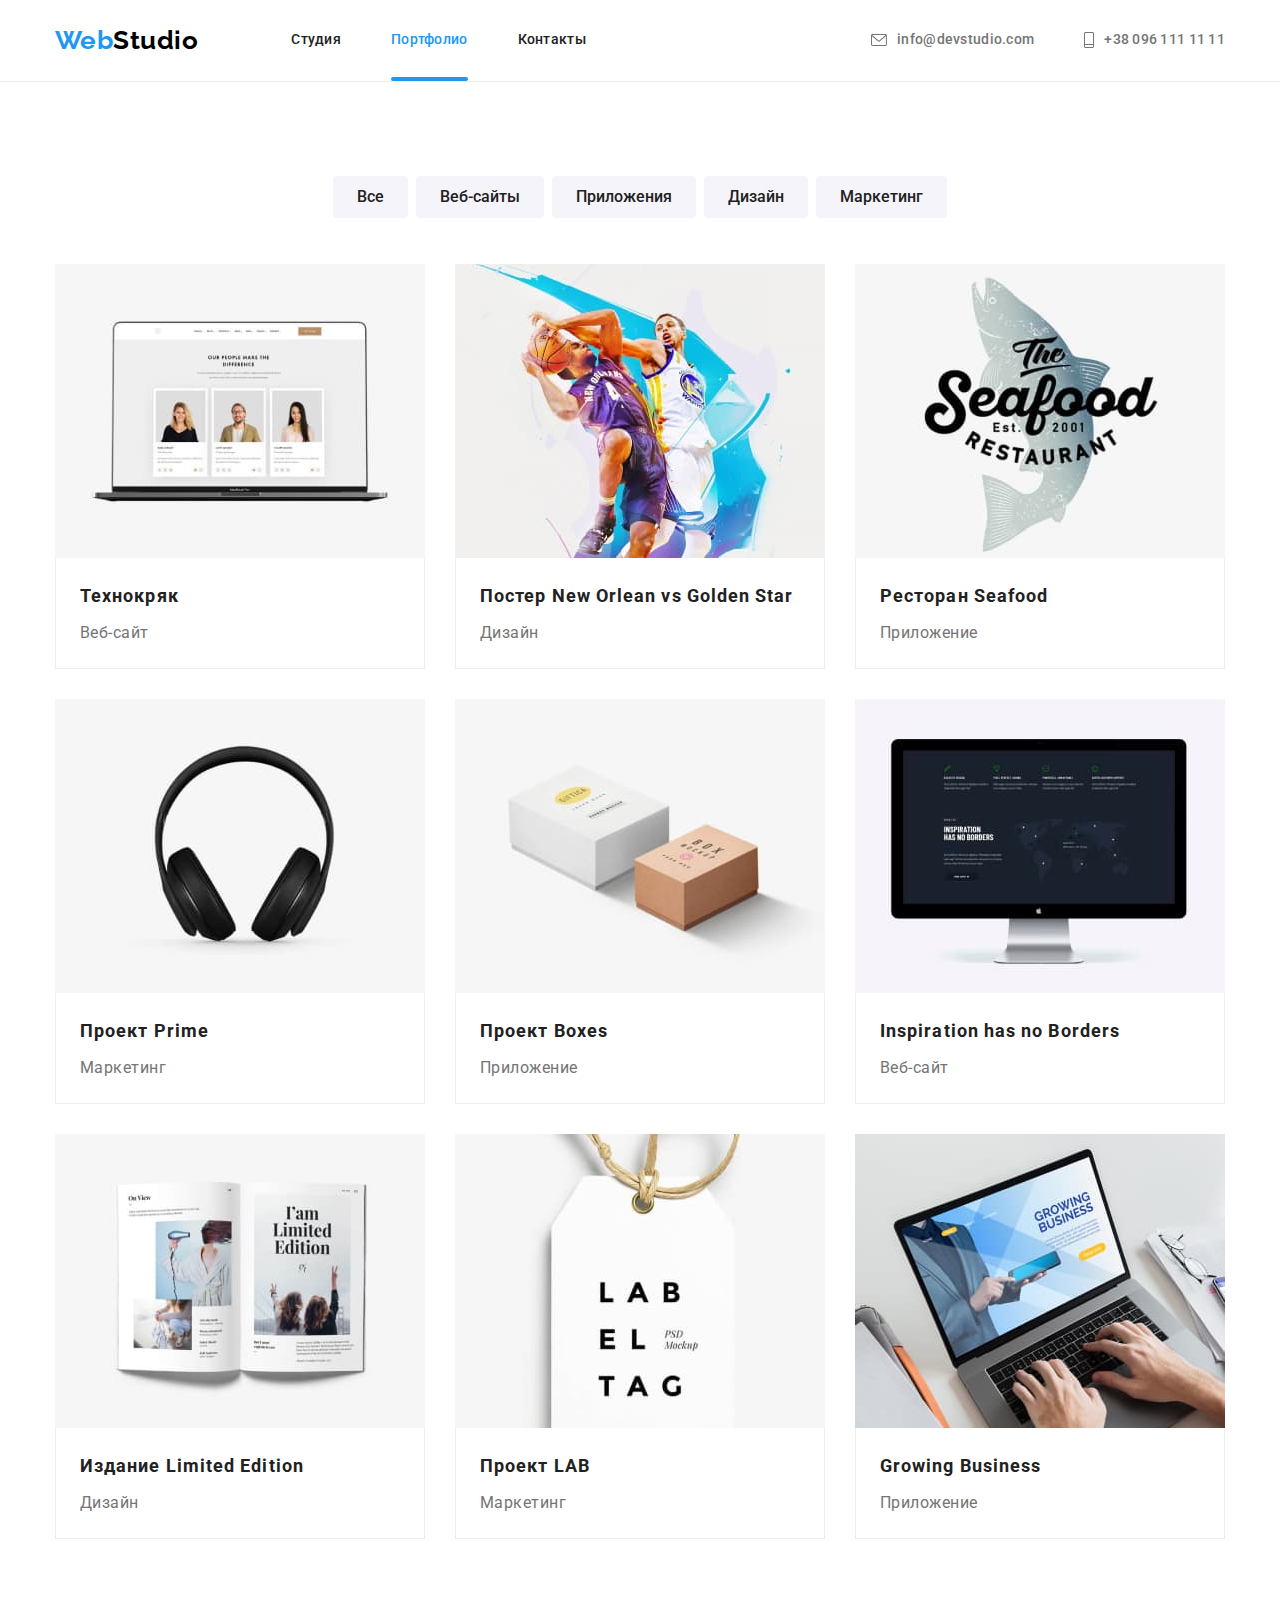
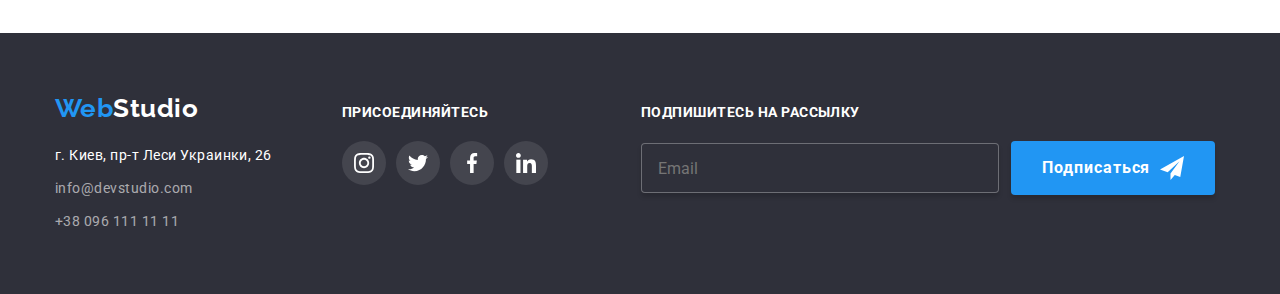
==== commit 7de0f538: "Add adaptive design and graphic" ====
--- a/portfolio.html
+++ b/portfolio.html
@@ -1,285 +1,661 @@
 <!DOCTYPE html>
 <html lang="ru">
-<head>
-    <meta charset="UTF-8">
-    <meta http-equiv="X-UA-Compatible" content="IE=edge">
-    <meta name="viewport" content="width=device-width, initial-scale=1.0">
+  <head>
+    <meta charset="UTF-8" />
+    <meta http-equiv="X-UA-Compatible" content="IE=edge" />
+    <meta name="viewport" content="width=device-width, initial-scale=1.0" />
     <title>WebStudio</title>
-    <link rel="preconnect" href="https://fonts.googleapis.com">
-    <link rel="preconnect" href="https://fonts.gstatic.com" crossorigin>
-    <link href="https://fonts.googleapis.com/css2?family=Raleway:wght@700&family=Roboto:wght@400;500;700;900&display=swap" rel="stylesheet">
-    <link rel="stylesheet" href="https://cdnjs.cloudflare.com/ajax/libs/modern-normalize/1.1.0/modern-normalize.min.css">
-    <link rel="stylesheet" href="./css/main.min.css">
-</head>
-<body>
-    <!-- <header class="page-header">
+    <link rel="preconnect" href="https://fonts.googleapis.com" />
+    <link rel="preconnect" href="https://fonts.gstatic.com" crossorigin />
+    <link
+      href="https://fonts.googleapis.com/css2?family=Raleway:wght@700&family=Roboto:wght@400;500;700;900&display=swap"
+      rel="stylesheet"
+    />
+    <link
+      rel="stylesheet"
+      href="https://cdnjs.cloudflare.com/ajax/libs/modern-normalize/1.1.0/modern-normalize.min.css"
+    />
+    <link rel="stylesheet" href="./css/main.min.css" />
+  </head>
+  <body>
+    <header class="page-header">
+      <div class="container">
+        <div class="main-nav">
+          <nav class="nav">
+            <a href="./index.html" class="logo page-header__logo"
+              ><span class="logo--accent">Web</span>Studio</a
+            >
+            <ul class="nav__list">
+              <li class="nav__item"><a href="./index.html" class="nav__link">Студия</a></li>
+              <li class="nav__item">
+                <a href="./portfolio.html" class="nav__link nav__link--current">Портфолио</a>
+              </li>
+              <li class="nav__item"><a href="#contacts" class="nav__link">Контакты</a></li>
+            </ul>
+          </nav>
+          <ul class="auth-nav">
+            <li class="auth-nav__item">
+              <a
+                href="mailto:info@devstudio.com"
+                class="auth-nav__link"
+                aria-label="Письмо с конвертом"
+              >
+                <svg class="auth-nav__icon" width="16" height="12">
+                  <use href="./images/icons.svg#icon-letter"></use>
+                </svg>
+                info@devstudio.com</a
+              >
+            </li>
+            <li class="auth-nav__item">
+              <a href="tel:+380961111111" class="auth-nav__link" aria-label="Телефон">
+                <svg class="auth-nav__icon" width="10" height="16">
+                  <use href="./images/icons.svg#icon-telephone"></use>
+                </svg>
+                +38 096 111 11 11</a
+              >
+            </li>
+          </ul>
+        </div>
+      </div>
+    </header>
+
+    <header class="header-mobile">
+      <div class="container">
+        <div class="header-mobile__wrapper">
+          <a href="./index.html" class="logo page-header__logo"
+            ><span class="logo--accent">Web</span>Studio</a
+          >
+          <button type="button" class="menu__button" data-menu-button aria-expanded="false">
+            <svg width="24" height="16" aria-label="Переключатель мобильного меню">
+              <use class="icon-menu" href="./images/icons.svg#icon-menu"></use>
+              <use class="icon-cross" href="./images/icons.svg#icon-close"></use>
+            </svg>
+          </button>
+        </div>
+        <div class="menu__container" data-menu>
+          <div class="menu-main-nav">
+            <nav class="menu-nav">
+              <ul class="menu-nav__list">
+                <li class="menu-nav__item">
+                  <a href="./index.html" class="menu-nav__link">Студия</a>
+                </li>
+                <li class="menu-nav__item">
+                  <a href="./portfolio.html" class="menu-nav__link menu-nav__link--current"
+                    >Портфолио</a
+                  >
+                </li>
+                <li class="menu-nav__item">
+                  <a href="#contacts" class="menu-nav__link">Контакты</a>
+                </li>
+              </ul>
+            </nav>
+            <ul class="menu-auth-nav">
+              <li class="menu-auth-nav__item">
+                <a
+                  href="tel:+380961111111"
+                  class="menu-auth-nav__link menu-auth-nav__link--phone"
+                  aria-label="Телефон"
+                >
+                  +38 096 111 11 11</a
+                >
+              </li>
+              <li class="menu-auth-nav__item">
+                <a
+                  href="mailto:info@devstudio.com"
+                  class="menu-auth-nav__link"
+                  aria-label="Конверт с письмом"
+                  >info@devstudio.com</a
+                >
+              </li>
+            </ul>
+          </div>
+          <div class="social-mobile">
+            <ul class="social-mobile__list">
+              <li class="social-mobile__item">
+                <a href="" class="social-mobile__link">Instagram </a>
+              </li>
+              <li class="social-mobile__item">
+                <a href="" class="social-mobile__link">Twitter </a>
+              </li>
+              <li class="social-mobile__item">
+                <a href="" class="social-mobile__link">Facebook </a>
+              </li>
+              <li class="social-mobile__item">
+                <a href="" class="social-mobile__link">LinkedIn </a>
+              </li>
+            </ul>
+          </div>
+        </div>
+      </div>
+    </header>
+    <main>
+      <!-- project section -->
+      <section class="section">
         <div class="container">
-            <div class="main-nav">
-                <nav class="nav">
-                    <a href="./index.html" class="logo page-header__logo"><span class="logo--accent">Web</span>Studio</a>
-                    <ul class="nav__list">
-                        <li class="nav__item"><a href="./index.html" class="nav__link">Студия</a></li>
-                        <li class="nav__item"><a href="./portfolio.html" class="nav__link nav__link--current">Портфолио</a></li>
-                        <li class="nav__item"><a href="#contacts" class="nav__link">Контакты</a></li>
-                    </ul>
-                </nav>
-                <ul class="auth-nav">
-                    <li class="auth-nav__item">
-                        <a href="mailto:info@devstudio.com" class="auth-nav__link" aria-label="Письмо с конвертом">
-                            <svg class="auth-nav__icon" width="16" height="12">
-                                <use href="./images/icons.svg#icon-letter"></use>
-                            </svg>
-                            info@devstudio.com</a>
-                    </li>
-                    <li class="auth-nav__item">
-                        <a href="tel:+380961111111" class="auth-nav__link" aria-label="Телефон">
-                            <svg class="auth-nav__icon" width="10" height="16">
-                                <use href="./images/icons.svg#icon-telephone"></use>
-                            </svg>
-                            +38 096 111 11 11</a>
-                    </li>
-                </ul>
-            </div>
+          <h1 class="visually-hidden">Наши проекты</h1>
+          <div class="filter">
+            <ul class="filter__list">
+              <li class="filter__item">
+                <button type="button" class="filter__button active">Все</button>
+              </li>
+              <li class="filter__item">
+                <button type="button" class="filter__button">Веб-сайты</button>
+              </li>
+              <li class="filter__item">
+                <button type="button" class="filter__button">Приложения</button>
+              </li>
+              <li class="filter__item">
+                <button type="button" class="filter__button">Дизайн</button>
+              </li>
+              <li class="filter__item">
+                <button type="button" class="filter__button">Маркетинг</button>
+              </li>
+            </ul>
+          </div>
+          <div class="projects">
+            <ul class="projects__list">
+              <li class="projects__item">
+                <a href="" class="projects__link">
+                  <div class="projects__wrapper">
+                    <picture>
+                      <source
+                        srcset="
+                          ./images/projects/desktop/project1-desktop.jpg    1x,
+                          ./images/projects/desktop/project1-desktop@2x.jpg 2x
+                        "
+                        media="(min-width:1200px)"
+                      />
+                      <source
+                        srcset="
+                          ./images/projects/tablet/project1-tablet.jpg    1x,
+                          ./images/projects/tablet/project1-tablet@2x.jpg 2x
+                        "
+                        media="(min-width:768px)"
+                      />
+                      <source
+                        srcset="
+                          ./images/projects/mobile/project1-mobile.jpg    1x,
+                          ./images/projects/mobile/project1-mobile@2x.jpg 2x
+                        "
+                        media="(min-width:480px)"
+                      />
+                      <img
+                        class="projects__img"
+                        src="./images/projects/mobile/project1-mobile.jpg"
+                        alt="Веб-сайт"
+                        width="354"
+                      />
+                    </picture>
+                    <div class="projects__overlay">
+                      <p class="projects__hover-text">
+                        Ресурс предлагает комплексные предложения с разным уровнем функционала и
+                        сервисов. Все это позволит посетителю получить исчерпывающие сведения о
+                        компании или частном лице.
+                      </p>
+                    </div>
+                  </div>
+                  <div class="projects__description projects__description--more-padding">
+                    <h2 class="projects__name">Технокряк</h2>
+                    <p class="projects__text">Веб-сайт</p>
+                  </div>
+                </a>
+              </li>
+              <li class="projects__item">
+                <a href="" class="projects__link">
+                  <div class="projects__wrapper">
+                    <picture>
+                      <source
+                        srcset="
+                          ./images/projects/desktop/project2-desktop.jpg    1x,
+                          ./images/projects/desktop/project2-desktop@2x.jpg 2x
+                        "
+                        media="(min-width:1200px)"
+                      />
+                      <source
+                        srcset="
+                          ./images/projects/tablet/project2-tablet.jpg    1x,
+                          ./images/projects/tablet/project2-tablet@2x.jpg 2x
+                        "
+                        media="(min-width:768px)"
+                      />
+                      <source
+                        srcset="
+                          ./images/projects/mobile/project2-mobile.jpg    1x,
+                          ./images/projects/mobile/project2-mobile@2x.jpg 2x
+                        "
+                        media="(min-width:480px)"
+                      />
+                      <img
+                        class="projects__img"
+                        src="./images/projects/mobile/project2-mobile.jpg"
+                        alt="2 баскетболиста с мячом"
+                        width="354"
+                      />
+                    </picture>
+                    <div class="projects__overlay">
+                      <p class="projects__hover-text">
+                        Ресурс предлагает комплексные предложения с разным уровнем функционала и
+                        сервисов. Все это позволит посетителю получить исчерпывающие сведения о
+                        компании или частном лице.
+                      </p>
+                    </div>
+                  </div>
+                  <div class="projects__description">
+                    <h2 class="projects__name">Постер New Orlean vs Golden Star</h2>
+                    <p class="projects__text">Дизайн</p>
+                  </div>
+                </a>
+              </li>
+              <li class="projects__item">
+                <a href="" class="projects__link">
+                  <div class="projects__wrapper">
+                    <picture>
+                      <source
+                        srcset="
+                          ./images/projects/desktop/project3-desktop.jpg    1x,
+                          ./images/projects/desktop/project3-desktop@2x.jpg 2x
+                        "
+                        media="(min-width:1200px)"
+                      />
+                      <source
+                        srcset="
+                          ./images/projects/tablet/project3-tablet.jpg    1x,
+                          ./images/projects/tablet/project3-tablet@2x.jpg 2x
+                        "
+                        media="(min-width:768px)"
+                      />
+                      <source
+                        srcset="
+                          ./images/projects/mobile/project3-mobile.jpg    1x,
+                          ./images/projects/mobile/project3-mobile@2x.jpg 2x
+                        "
+                        media="(min-width:480px)"
+                      />
+                      <img
+                        class="projects__img"
+                        src="./images/projects/mobile/project3-mobile.jpg"
+                        alt="Логотип ресторана Seafood"
+                        width="354"
+                      />
+                    </picture>
+                    <div class="projects__overlay">
+                      <p class="projects__hover-text">
+                        Ресурс предлагает комплексные предложения с разным уровнем функционала и
+                        сервисов. Все это позволит посетителю получить исчерпывающие сведения о
+                        компании или частном лице.
+                      </p>
+                    </div>
+                  </div>
+                  <div class="projects__description">
+                    <h2 class="projects__name">Ресторан Seafood</h2>
+                    <p class="projects__text">Приложение</p>
+                  </div>
+                </a>
+              </li>
+              <li class="projects__item">
+                <a href="" class="projects__link">
+                  <div class="projects__wrapper">
+                    <picture>
+                      <source
+                        srcset="
+                          ./images/projects/desktop/project4-desktop.jpg    1x,
+                          ./images/projects/desktop/project4-desktop@2x.jpg 2x
+                        "
+                        media="(min-width:1200px)"
+                      />
+                      <source
+                        srcset="
+                          ./images/projects/tablet/project4-tablet.jpg    1x,
+                          ./images/projects/tablet/project4-tablet@2x.jpg 2x
+                        "
+                        media="(min-width:768px)"
+                      />
+                      <source
+                        srcset="
+                          ./images/projects/mobile/project4-mobile.jpg    1x,
+                          ./images/projects/mobile/project4-mobile@2x.jpg 2x
+                        "
+                        media="(min-width:480px)"
+                      />
+                      <img
+                        class="projects__img"
+                        src="./images/projects/mobile/project4-mobile.jpg"
+                        alt="Наушники"
+                        width="354"
+                      />
+                    </picture>
+                    <div class="projects__overlay">
+                      <p class="projects__hover-text">
+                        Ресурс предлагает комплексные предложения с разным уровнем функционала и
+                        сервисов. Все это позволит посетителю получить исчерпывающие сведения о
+                        компании или частном лице.
+                      </p>
+                    </div>
+                  </div>
+                  <div class="projects__description">
+                    <h2 class="projects__name">Проект Prime</h2>
+                    <p class="projects__text">Маркетинг</p>
+                  </div>
+                </a>
+              </li>
+              <li class="projects__item">
+                <a href="" class="projects__link">
+                  <div class="projects__wrapper">
+                    <picture>
+                      <source
+                        srcset="
+                          ./images/projects/desktop/project5-desktop.jpg    1x,
+                          ./images/projects/desktop/project5-desktop@2x.jpg 2x
+                        "
+                        media="(min-width:1200px)"
+                      />
+                      <source
+                        srcset="
+                          ./images/projects/tablet/project5-tablet.jpg    1x,
+                          ./images/projects/tablet/project5-tablet@2x.jpg 2x
+                        "
+                        media="(min-width:768px)"
+                      />
+                      <source
+                        srcset="
+                          ./images/projects/mobile/project5-mobile.jpg    1x,
+                          ./images/projects/mobile/project5-mobile@2x.jpg 2x
+                        "
+                        media="(min-width:480px)"
+                      />
+                      <img
+                        class="projects__img"
+                        src="./images/projects/mobile/project5-mobile.jpg"
+                        alt=" 2 небольшие коробки"
+                        width="354"
+                      />
+                    </picture>
+                    <div class="projects__overlay">
+                      <p class="projects__hover-text">
+                        Ресурс предлагает комплексные предложения с разным уровнем функционала и
+                        сервисов. Все это позволит посетителю получить исчерпывающие сведения о
+                        компании или частном лице.
+                      </p>
+                    </div>
+                  </div>
+                  <div class="projects__description">
+                    <h2 class="projects__name">Проект Boxes</h2>
+                    <p class="projects__text">Приложение</p>
+                  </div>
+                </a>
+              </li>
+              <li class="projects__item">
+                <a href="" class="projects__link">
+                  <div class="projects__wrapper">
+                    <picture>
+                      <source
+                        srcset="
+                          ./images/projects/desktop/project6-desktop.jpg    1x,
+                          ./images/projects/desktop/project6-desktop@2x.jpg 2x
+                        "
+                        media="(min-width:1200px)"
+                      />
+                      <source
+                        srcset="
+                          ./images/projects/tablet/project6-tablet.jpg    1x,
+                          ./images/projects/tablet/project6-tablet@2x.jpg 2x
+                        "
+                        media="(min-width:768px)"
+                      />
+                      <source
+                        srcset="
+                          ./images/projects/mobile/project6-mobile.jpg    1x,
+                          ./images/projects/mobile/project6-mobile@2x.jpg 2x
+                        "
+                        media="(min-width:480px)"
+                      />
+                      <img
+                        class="projects__img"
+                        src="./images/projects/mobile/project6-mobile.jpg"
+                        alt="Монитор с вкладкой сайта"
+                        width="354"
+                      />
+                    </picture>
+                    <div class="projects__overlay">
+                      <p class="projects__hover-text">
+                        Ресурс предлагает комплексные предложения с разным уровнем функционала и
+                        сервисов. Все это позволит посетителю получить исчерпывающие сведения о
+                        компании или частном лице.
+                      </p>
+                    </div>
+                  </div>
+                  <div class="projects__description">
+                    <h2 class="projects__name">Inspiration has no Borders</h2>
+                    <p class="projects__text">Веб-сайт</p>
+                  </div>
+                </a>
+              </li>
+              <li class="projects__item">
+                <a href="" class="projects__link">
+                  <div class="projects__wrapper">
+                    <picture>
+                      <source
+                        srcset="
+                          ./images/projects/desktop/project7-desktop.jpg    1x,
+                          ./images/projects/desktop/project7-desktop@2x.jpg 2x
+                        "
+                        media="(min-width:1200px)"
+                      />
+                      <source
+                        srcset="
+                          ./images/projects/tablet/project7-tablet.jpg    1x,
+                          ./images/projects/tablet/project7-tablet@2x.jpg 2x
+                        "
+                        media="(min-width:768px)"
+                      />
+                      <source
+                        srcset="
+                          ./images/projects/mobile/project7-mobile.jpg    1x,
+                          ./images/projects/mobile/project7-mobile@2x.jpg 2x
+                        "
+                        media="(min-width:480px)"
+                      />
+                      <img
+                        class="projects__img"
+                        src="./images/projects/mobile/project7-mobile.jpg"
+                        alt="Журнал"
+                        width="354"
+                      />
+                    </picture>
+                    <div class="projects__overlay">
+                      <p class="projects__hover-text">
+                        Ресурс предлагает комплексные предложения с разным уровнем функционала и
+                        сервисов. Все это позволит посетителю получить исчерпывающие сведения о
+                        компании или частном лице.
+                      </p>
+                    </div>
+                  </div>
+                  <div class="projects__description">
+                    <h2 class="projects__name">Издание Limited Edition</h2>
+                    <p class="projects__text">Дизайн</p>
+                  </div>
+                </a>
+              </li>
+              <li class="projects__item">
+                <a href="" class="projects__link">
+                  <div class="projects__wrapper">
+                    <picture>
+                      <source
+                        srcset="
+                          ./images/projects/desktop/project8-desktop.jpg    1x,
+                          ./images/projects/desktop/project8-desktop@2x.jpg 2x
+                        "
+                        media="(min-width:1200px)"
+                      />
+                      <source
+                        srcset="
+                          ./images/projects/tablet/project8-tablet.jpg    1x,
+                          ./images/projects/tablet/project8-tablet@2x.jpg 2x
+                        "
+                        media="(min-width:768px)"
+                      />
+                      <source
+                        srcset="
+                          ./images/projects/mobile/project8-mobile.jpg    1x,
+                          ./images/projects/mobile/project8-mobile@2x.jpg 2x
+                        "
+                        media="(min-width:480px)"
+                      />
+                      <img
+                        class="projects__img"
+                        src="./images/projects/mobile/project8-mobile.jpg"
+                        alt="Этикетка Lab El Tag"
+                        width="354"
+                      />
+                    </picture>
+                    <div class="projects__overlay">
+                      <p class="projects__hover-text">
+                        Ресурс предлагает комплексные предложения с разным уровнем функционала и
+                        сервисов. Все это позволит посетителю получить исчерпывающие сведения о
+                        компании или частном лице.
+                      </p>
+                    </div>
+                  </div>
+                  <div class="projects__description">
+                    <h2 class="projects__name">Проект LAB</h2>
+                    <p class="projects__text">Маркетинг</p>
+                  </div>
+                </a>
+              </li>
+              <li class="projects__item">
+                <a href="" class="projects__link">
+                  <div class="projects__wrapper">
+                    <picture>
+                      <source
+                        srcset="
+                          ./images/projects/desktop/project9-desktop.jpg    1x,
+                          ./images/projects/desktop/project9-desktop@2x.jpg 2x
+                        "
+                        media="(min-width:1200px)"
+                      />
+                      <source
+                        srcset="
+                          ./images/projects/tablet/project9-tablet.jpg    1x,
+                          ./images/projects/tablet/project9-tablet@2x.jpg 2x
+                        "
+                        media="(min-width:768px)"
+                      />
+                      <source
+                        srcset="
+                          ./images/projects/mobile/project9-mobile.jpg    1x,
+                          ./images/projects/mobile/project9-mobile@2x.jpg 2x
+                        "
+                        media="(min-width:480px)"
+                      />
+                      <img
+                        class="projects__img"
+                        src="./images/projects/mobile/project9-mobile.jpg"
+                        alt="Ноутбук с вкладкой приложения"
+                        width="354"
+                      />
+                    </picture>
+                    <div class="projects__overlay">
+                      <p class="projects__hover-text">
+                        Ресурс предлагает комплексные предложения с разным уровнем функционала и
+                        сервисов. Все это позволит посетителю получить исчерпывающие сведения о
+                        компании или частном лице.
+                      </p>
+                    </div>
+                  </div>
+                  <div class="projects__description">
+                    <h2 class="projects__name">Growing Business</h2>
+                    <p class="projects__text">Приложение</p>
+                  </div>
+                </a>
+              </li>
+            </ul>
+          </div>
         </div>
-    </header> -->
-    <main>
-        <!-- project section -->
-        <section class="section">
-            <div class="container">
-                <h1 class="visually-hidden">Наши проекты</h1>
-                <div class="filter">
-                    <ul class="filter__list">
-                        <li class="filter__item">
-                            <button type="button" class="filter__button active">Все</button>
-                        </li>
-                        <li class="filter__item">
-                            <button type="button" class="filter__button">Веб-сайты</button>
-                        </li>
-                        <li class="filter__item">
-                            <button type="button" class="filter__button">Приложения</button>
-                        </li>
-                        <li class="filter__item">
-                            <button type="button" class="filter__button">Дизайн</button>
-                        </li>
-                        <li class="filter__item">
-                            <button type="button" class="filter__button">Маркетинг</button>
-                        </li>
-                    </ul>
-                </div>
-                <div class="projects">
-                    <ul class="projects__list">
-                        <li class="projects__item">
-                                <a href="" class="projects__link">
-                                    <div class="projects__wrapper">
-                                        <img class="projects__img" src="./images/project1.jpg" width="370" height="294" alt="Веб-сайт">
-                                        <div class="projects__overlay">
-                                            <p class="projects__hover-text">Ресурс предлагает комплексные предложения с разным уровнем функционала и сервисов.
-                                                Все это позволит посетителю получить исчерпывающие сведения о компании или частном лице.</p>
-                                        </div>
-                                    </div>
-                                    <div class="projects__description projects__description--more-padding">
-                                        <h2 class="projects__name">Технокряк</h2>
-                                        <p class="projects__text">Веб-сайт</p>
-                                    </div>
-                                </a>
-                        </li>
-                        <li class="projects__item">
-                                <a href="" class="projects__link">
-                                    <div class="projects__wrapper">
-                                        <img class="projects__img" src="./images/project2.jpg" width="370" height="294" alt="2 баскетболиста с мячом">
-                                        <div class="projects__overlay">
-                                            <p class="projects__hover-text">Ресурс предлагает комплексные предложения с разным уровнем функционала и сервисов.
-                                                Все это позволит посетителю получить исчерпывающие сведения о компании или частном лице.</p>
-                                        </div>
-                                    </div>
-                                    <div class="projects__description">
-                                        <h2 class="projects__name">Постер New Orlean vs Golden Star</h2>
-                                        <p class="projects__text">Дизайн</p>
-                                    </div>
-                                </a>
-                        </li>
-                        <li class="projects__item">
-                                <a href="" class="projects__link">
-                                    <div class="projects__wrapper">
-                                        <img class="projects__img" src="./images/project3.jpg" width="370" height="294" alt="Логотип ресторана Seafood">
-                                        <div class="projects__overlay">
-                                            <p class="projects__hover-text">Ресурс предлагает комплексные предложения с разным уровнем функционала и сервисов.
-                                                Все это позволит посетителю получить исчерпывающие сведения о компании или частном лице.</p>
-                                        </div>
-                                    </div>
-                                    <div class="projects__description">
-                                        <h2 class="projects__name">Ресторан Seafood</h2>
-                                        <p class="projects__text">Приложение</p>
-                                    </div>
-                                </a>
-                        </li>
-                        <li class="projects__item">
-                                <a href="" class="projects__link">
-                                    <div class="projects__wrapper">
-                                        <img class="projects__img" src="./images/project4.jpg" width="370" height="294" alt="Наушники">
-                                        <div class="projects__overlay">
-                                            <p class="projects__hover-text">Ресурс предлагает комплексные предложения с разным уровнем функционала и сервисов.
-                                                Все это позволит посетителю получить исчерпывающие сведения о компании или частном лице.</p>
-                                        </div>
-                                    </div>
-                                    <div class="projects__description">
-                                        <h2 class="projects__name">Проект Prime</h2>
-                                        <p class="projects__text">Маркетинг</p>
-                                    </div>
-                                </a>
-                        </li>
-                        <li class="projects__item">
-                                <a href="" class="projects__link">
-                                    <div class="projects__wrapper">
-                                        <img class="projects__img" src="./images/project5.jpg" width="370" height="294" alt=" 2 небольшие коробки">
-                                        <div class="projects__overlay">
-                                            <p class="projects__hover-text">Ресурс предлагает комплексные предложения с разным уровнем функционала и сервисов.
-                                                Все это позволит посетителю получить исчерпывающие сведения о компании или частном лице.</p>
-                                        </div>
-                                    </div>
-                                    <div class="projects__description">
-                                        <h2 class="projects__name">Проект Boxes</h2>
-                                        <p class="projects__text">Приложение</p>
-                                    </div>
-                                </a>
-                        </li>
-                        <li class="projects__item">
-                                <a href="" class="projects__link">
-                                    <div class="projects__wrapper">
-                                        <img class="projects__img" src="./images/project6.jpg" width="370" height="294" alt="Монитор с вкладкой сайта">
-                                        <div class="projects__overlay">
-                                            <p class="projects__hover-text">Ресурс предлагает комплексные предложения с разным уровнем функционала и сервисов.
-                                                Все это позволит посетителю получить исчерпывающие сведения о компании или частном лице.</p>
-                                        </div>
-                                    </div>
-                                    <div class="projects__description">
-                                        <h2 class="projects__name">Inspiration has no Borders</h2>
-                                        <p class="projects__text">Веб-сайт</p>
-                                    </div>
-                                </a>
-                        </li>
-                        <li class="projects__item">
-                                <a href="" class="projects__link">
-                                    <div class="projects__wrapper">
-                                        <img class="projects__img" src="./images/project7.jpg" width="370" height="294" alt="Журнал">
-                                        <div class="projects__overlay">
-                                            <p class="projects__hover-text">Ресурс предлагает комплексные предложения с разным уровнем функционала и сервисов.
-                                                Все это позволит посетителю получить исчерпывающие сведения о компании или частном лице.</p>
-                                        </div>
-                                    </div>
-                                    <div class="projects__description">
-                                        <h2 class="projects__name">Издание Limited Edition</h2>
-                                        <p class="projects__text">Дизайн</p>
-                                    </div>
-                                </a>
-                        </li>
-                        <li class="projects__item">
-                                <a href="" class="projects__link">
-                                    <div class="projects__wrapper">
-                                        <img class="projects__img" src="./images/project8.jpg" width="370" height="294" alt="Этикетка Lab El Tag">
-                                        <div class="projects__overlay">
-                                            <p class="projects__hover-text">Ресурс предлагает комплексные предложения с разным уровнем функционала и сервисов.
-                                                Все это позволит посетителю получить исчерпывающие сведения о компании или частном лице.</p>
-                                        </div>
-                                    </div>
-                                    <div class="projects__description">
-                                        <h2 class="projects__name">Проект LAB</h2>
-                                        <p class="projects__text">Маркетинг</p>
-                                    </div>
-                                </a>
-                        </li>
-                        <li class="projects__item">
-                                <a href="" class="projects__link">
-                                    <div class="projects__wrapper">
-                                        <img class="projects__img" src="./images/project9.jpg" width="370" height="294" alt="Ноутбук с вкладкой приложения">
-                                        <div class="projects__overlay">
-                                            <p class="projects__hover-text">Ресурс предлагает комплексные предложения с разным уровнем функционала и сервисов.
-                                                Все это позволит посетителю получить исчерпывающие сведения о компании или частном лице.</p>
-                                        </div>
-                                    </div>
-                                    <div class="projects__description">
-                                        <h2 class="projects__name">Growing Business</h2>
-                                        <p class="projects__text">Приложение</p>
-                                    </div>
-                                </a>
-                        </li>
-                    </ul>
-                </div>
-            </div>
-
-        </section>
-
+      </section>
     </main>
     <footer class="page-footer">
-        <div class="container">
-            <div class="page-footer__wrapper">
-                <div class="page-footer__address">
-                    <a href="./index.html" class="logo page-footer__logo"><span class="logo--accent">Web</span>Studio</a>
-                    <address id="contacts">
-                        <ul class="contacts">
-                            <li class="contacts__item">
-                                <a href="https://www.google.com/maps/place/%D0%B1%D1%83%D0%BB.+%D0%9B%D0%B5%D1%81%D0%B8+%D0%A3%D0%BA%D1%80%D0%B0%D0%B8%D0%BD%D0%BA%D0%B8,+26,+%D0%9A%D0%B8%D0%B5%D0%B2,+02000/@50.4265841,30.5361971,17z/data=!3m1!4b1!4m5!3m4!1s0x40d4cf0e033ecbe9:0x57a4dffefec77da0!8m2!3d50.4265807!4d30.5383858" 
-                                target="_blank" class="contacts__link contacts__link--real-address">
-                                    г. Киев, пр-т Леси Украинки, 26
-                                </a>
-                            <li class="contacts__item">
-                                <a href="mailto:info@devstudio.com"
-                                    class="contacts__link">info@devstudio.com</a>
-                                </li>
-                            <li class="contacts__link">
-                                <a href="tel:+380961111111" class="contacts__link">+38 096 111 11 11</a>
-                            </li>
-                        </ul>
-                    </address>
-                </div>
-                <div class="social">
-                    <h3 class="social__title">Присоединяйтесь</h3>
-                    <ul class="social-list social-list--footer">
-                        <li class="social-list__item">
-                            <a href="" class="social-list__link social-list__link--dark" aria-label="Инстаграм">
-                                <svg class="social-list__icon social-list__icon--dark">
-                                    <use href="./images/icons.svg#icon-instagram"></use>
-                                </svg>
-                            </a>
-                        </li>
-                        <li class="social-list__item">
-                            <a href="" class="social-list__link social-list__link--dark" aria-label="Твиттер">
-                                <svg class="social-list__icon social-list__icon--dark">
-                                    <use href="./images/icons.svg#icon-twitter"></use>
-                                </svg>
-                            </a>
-                        </li>
-                        <li class="social-list__item">
-                            <a href="" class="social-list__link social-list__link--dark" aria-label="Фейсбук">
-                                <svg class="social-list__icon social-list__icon--dark">
-                                    <use href="./images/icons.svg#icon-facebook"></use>
-                                </svg>
-                            </a>
-                        </li>
-                        <li class="social-list__item">
-                            <a href="" class="social-list__link social-list__link--dark" aria-label="ЛинкедИн">
-                                <svg class="social-list__icon social-list__icon--dark">
-                                    <use href="./images/icons.svg#icon-linkedin"></use>
-                                </svg>
-                            </a>
-                        </li>
-                    </ul>
-                </div>
-                <div class="mailing-list">
-                    <h3 class="mailing-list__title">Подпишитесь на рассылку</h3>
-                    <form class="mailing-list__form">
-                        <label for="footer-input"><span class="visually-hidden">Email</span></label>
-                        <input class="mailing-list__input" id="footer-input" type="email" name="email" placeholder="Email">
-                        <button class="button mailing-list__button" type="submit">
-                            Подписаться
-                            <svg class="mailing-list__icon">
-                                <use href="./images/icons.svg#icon-send"></use>
-                            </svg>
-                        </button>
-                    </form>
-                </div>
-            </div>
+      <div class="container">
+        <div class="page-footer__wrapper">
+          <div class="page-footer__address">
+            <a href="./index.html" class="logo page-footer__logo"
+              ><span class="logo--accent">Web</span>Studio</a
+            >
+            <address id="contacts">
+              <ul class="contacts">
+                <li class="contacts__item">
+                  <a
+                    href="https://www.google.com/maps/place/%D0%B1%D1%83%D0%BB.+%D0%9B%D0%B5%D1%81%D0%B8+%D0%A3%D0%BA%D1%80%D0%B0%D0%B8%D0%BD%D0%BA%D0%B8,+26,+%D0%9A%D0%B8%D0%B5%D0%B2,+02000/@50.4265841,30.5361971,17z/data=!3m1!4b1!4m5!3m4!1s0x40d4cf0e033ecbe9:0x57a4dffefec77da0!8m2!3d50.4265807!4d30.5383858"
+                    target="_blank"
+                    class="contacts__link contacts__link--real-address"
+                  >
+                    г. Киев, пр-т Леси Украинки, 26
+                  </a>
+                </li>
+
+                <li class="contacts__item">
+                  <a href="mailto:info@devstudio.com" class="contacts__link">info@devstudio.com</a>
+                </li>
+                <li class="contacts__link">
+                  <a href="tel:+380961111111" class="contacts__link">+38 096 111 11 11</a>
+                </li>
+              </ul>
+            </address>
+          </div>
+          <div class="social">
+            <h3 class="social__title">Присоединяйтесь</h3>
+            <ul class="social-list social-list--footer">
+              <li class="social-list__item">
+                <a href="" class="social-list__link social-list__link--dark" aria-label="Инстаграм">
+                  <svg class="social-list__icon social-list__icon--dark">
+                    <use href="./images/icons.svg#icon-instagram"></use>
+                  </svg>
+                </a>
+              </li>
+              <li class="social-list__item">
+                <a href="" class="social-list__link social-list__link--dark" aria-label="Твиттер">
+                  <svg class="social-list__icon social-list__icon--dark">
+                    <use href="./images/icons.svg#icon-twitter"></use>
+                  </svg>
+                </a>
+              </li>
+              <li class="social-list__item">
+                <a href="" class="social-list__link social-list__link--dark" aria-label="Фейсбук">
+                  <svg class="social-list__icon social-list__icon--dark">
+                    <use href="./images/icons.svg#icon-facebook"></use>
+                  </svg>
+                </a>
+              </li>
+              <li class="social-list__item">
+                <a href="" class="social-list__link social-list__link--dark" aria-label="ЛинкедИн">
+                  <svg class="social-list__icon social-list__icon--dark">
+                    <use href="./images/icons.svg#icon-linkedin"></use>
+                  </svg>
+                </a>
+              </li>
+            </ul>
+          </div>
+          <div class="mailing-list">
+            <h3 class="mailing-list__title">Подпишитесь на рассылку</h3>
+            <form class="mailing-list__form">
+              <label for="footer-input"><span class="visually-hidden">Email</span></label>
+              <input
+                class="mailing-list__input"
+                id="footer-input"
+                type="email"
+                name="email"
+                placeholder="Email"
+              />
+              <button class="button mailing-list__button" type="submit">
+                Подписаться
+                <svg class="mailing-list__icon">
+                  <use href="./images/icons.svg#icon-send"></use>
+                </svg>
+              </button>
+            </form>
+          </div>
         </div>
+      </div>
     </footer>
-</body>
-</html>+    <script src="./js/menu.js"></script>
+  </body>
+</html>
--- a/css/main.min.css
+++ b/css/main.min.css
@@ -1 +1 @@
-body{margin:0;font-family:"Roboto",sans-serif;letter-spacing:.03em;font-size:16px;color:#212121}body.modal-open{overflow:hidden}h1,h2,h3,h4{margin:0;padding:0}ul{margin:0;padding:0;list-style:none}p{margin:0;padding:0}a{text-decoration:none}.container{margin:0 auto;padding:0 15px}@media screen and (min-width: 480px){.container{width:480px}}@media screen and (min-width: 768px){.container{width:768px}}@media screen and (min-width: 1200px){.container{width:1200px}}.section{padding-top:60px;padding-bottom:60px}@media screen and (min-width: 1200px){.section{padding-top:94px;padding-bottom:94px}}.button{min-width:200px;border-radius:4px;border-color:rgba(0,0,0,0);font-family:inherit;font-weight:700;font-size:16px;line-height:1.88;text-align:center;letter-spacing:.06em;cursor:pointer;color:#fff;background-color:#2196f3}.visually-hidden{position:absolute;white-space:nowrap;width:1px;height:1px;overflow:hidden;border:0;padding:0;clip:rect(0 0 0 0);-webkit-clip-path:inset(50%);clip-path:inset(50%);margin:-1px}.logo{font-family:"Raleway";font-weight:700;font-size:26px;line-height:1.19;color:#fff}.logo--accent{color:#2196f3}.page-header{width:100%;min-height:82px;border-bottom:1px solid #ececec;background-color:#fff}.main-nav{display:flex;align-items:center}.nav{display:flex;align-items:inherit}.nav__list{display:flex}.nav__item:not(:last-child){margin-right:50px}.nav__link{display:block;padding-top:32px;padding-bottom:32px;font-weight:500;font-size:14px;line-height:1.14;letter-spacing:.02em;color:#212121;transition:color 250ms cubic-bezier(0.4, 0, 0.2, 1)}.nav__link:hover,.nav__link:focus{color:#2196f3}.nav__link--current{position:relative;color:#2196f3}.nav__link--current::after{content:"";position:absolute;left:0;bottom:-1px;display:block;width:100%;height:4px;border-radius:2px;background-color:#2196f3}.page-header__logo{margin-right:93px;padding-top:24px;padding-bottom:24px;color:#000}.auth-nav{display:flex;margin-left:auto}.auth-nav__item{display:flex}.auth-nav__item:not(:last-child){margin-right:50px}.auth-nav__link{display:flex;align-items:center;padding-top:32px;padding-bottom:32px;font-weight:500;font-size:14px;line-height:1.14;letter-spacing:.02em;color:#757575;transition:color 250ms cubic-bezier(0.4, 0, 0.2, 1)}.auth-nav__link:hover,.auth-nav__link:focus{color:#2196f3}.auth-nav__icon{margin-right:10px;fill:#757575}.auth-nav__link:hover .auth-nav__icon,.auth-nav__link:focus .auth-nav__icon{fill:#2196f3}.hero{margin:0 auto;height:400px;max-width:1600px;padding-top:118px;padding-bottom:118px;text-align:center;background-color:#2f303a;background-image:linear-gradient(to right, rgba(47, 48, 58, 0.4), rgba(47, 48, 58, 0.4)),url(../images/hero-img.jpg);background-position:center;background-size:cover;background-repeat:no-repeat}@media screen and (min-width: 768px){.hero{max-width:1200px}}@media screen and (min-width: 1200px){.hero{height:600px;max-width:1600px;padding-top:200px;padding-bottom:200px}}.hero__title{margin:0 auto 30px auto;max-width:396px;font-weight:900;font-size:26px;line-height:1.62;letter-spacing:.06em;text-transform:uppercase;color:#fff}@media screen and (min-width: 1200px){.hero__title{max-width:696px;font-size:44px;line-height:1.36}}.button--hero{padding:10px 32px;box-shadow:0px 4px 4px rgba(0,0,0,.15);transition:background-color 250ms cubic-bezier(0.4, 0, 0.2, 1)}.button--hero:hover,.button--hero:focus{background-color:#146cb4}.title{margin-bottom:30px;font-weight:700;text-align:center;font-size:28px;line-height:1.17}@media screen and (min-width: 1200px){.title{margin-bottom:50px;font-size:36px;line-height:1.16}}@media screen and (min-width: 768px){.advantages-list{display:flex;flex-wrap:wrap}}@media screen and (min-width: 1200px){.advantages-list{flex-wrap:nowrap}}.advantages-list__item{margin-bottom:30px}@media screen and (min-width: 480px){.advantages-list__item:last-child{margin-bottom:0px}}@media screen and (min-width: 768px){.advantages-list__item{width:calc((100% - 30px)/2)}.advantages-list__item:nth-child(odd){margin-right:30px}.advantages-list__item:nth-last-child(-n+2){margin-bottom:0}}@media screen and (min-width: 1200px){.advantages-list__item{width:calc((100% - 90px)/3);margin-bottom:0}.advantages-list__item:not(:last-child){margin-right:30px}}.advantages-list__element{display:flex;justify-content:center;align-items:center;height:120px;max-width:100%;margin-bottom:30px;border-radius:4px;background-color:#f5f4fa;color:#212121}.advantages-list__icon{fill:currentColor}.advantages-list__title{margin-bottom:10px;font-weight:700;font-size:14px;line-height:1.14;text-transform:uppercase}@media screen and (max-width: 767px){.advantages-list__title{text-align:center}}.advantages-list__text{font-size:14px;line-height:1.71;color:#757575}.section--no-padding{padding-top:0}@media screen and (max-width: 1199px){.section--no-padding{display:none}}.works{display:flex}.works__item{position:relative;color:#fff;text-transform:uppercase;font-size:14px;line-height:1.14;text-align:center}.works__item:not(:last-child){margin-right:30px}.works__img{display:block;width:100%}.works__title-box{position:absolute;bottom:0;display:flex;justify-content:center;align-items:center;height:70px;width:100%;background-image:linear-gradient(rgba(47, 48, 58, 0.8), rgba(47, 48, 58, 0.8))}.works__title{color:#fff;text-transform:uppercase;font-size:14px;line-height:1.14;text-align:center}.team{background-color:#f5f4fa}@media screen and (min-width: 768px){.team__list{display:flex;flex-wrap:wrap}}@media screen and (min-width: 1200px){.team__list{flex-wrap:nowrap}}@media screen and (max-width: 767px){.team__item:not(:last-child){margin-bottom:30px}}@media screen and (min-width: 768px){.team__item{width:calc((100% - 30px)/2);margin-bottom:30px}.team__item:nth-last-child(-n+2){margin-bottom:0}.team__item:nth-child(odd){margin-right:30px}}@media screen and (min-width: 1200px){.team__item{width:calc((100% - 90px)/3);margin-bottom:0}.team__item:not(:last-child){margin-right:30px}}.team__wrapper{box-shadow:0px 1px 3px rgba(0,0,0,.12),0px 1px 1px rgba(0,0,0,.14),0px 2px 1px rgba(0,0,0,.2);border-radius:0px 0px 4px 4px}.team__photo{display:block;max-width:100%;height:auto;width:100%}.team__card{padding:30px 0;text-align:center;background-color:#fff;border-bottom-left-radius:4px;border-bottom-right-radius:4px}.team__name{margin-bottom:10px;font-weight:500;font-size:16px;line-height:1.18}.team__text{margin-bottom:16px;font-size:16px;line-height:1.18;color:#757575}.social-list{display:flex;justify-content:center}.social-list__item:not(:last-child){margin-right:10px}.social-list__link{display:flex;justify-content:center;align-items:center;width:44px;height:44px;border-radius:50%;border:rgba(0,0,0,0);transition:background-color 250ms cubic-bezier(0.4, 0, 0.2, 1)}.social-list__link:hover,.social-list__link:focus{background-color:#2196f3}.social-list__icon{width:20px;height:20px;fill:#afb1b8;transition:fill 250ms cubic-bezier(0.4, 0, 0.2, 1)}.social-list__link:hover .social-list__icon,.social-list__link:focus .social-list__icon{fill:#fff}.clients-list{display:flex;flex-wrap:wrap}.clients-list__item{width:calc((100% - 30px)/2);margin-bottom:30px;margin-right:30px}@media screen and (max-width: 767px){.clients-list__item:nth-child(even){margin-right:0}.clients-list__item:nth-last-child(-n+2){margin-bottom:0}}@media screen and (min-width: 768px){.clients-list__item{width:calc((100% - 60px)/3)}.clients-list__item:nth-child(3n+3){margin-right:0}.clients-list__item:nth-last-child(-n+3){margin-bottom:0}}@media screen and (min-width: 1200px){.clients-list__item{flex-wrap:nowrap;width:calc((100% - 150px)/6);margin-bottom:0}.clients-list__item:not(:last-child){margin-right:30px}}.clients-list__link{display:flex;justify-content:center;align-items:center;width:100%;height:92px;border:1px solid #afb1b8;border-radius:4px;transition:border-color 250ms cubic-bezier(0.4, 0, 0.2, 1)}.clients-list__link:hover,.clients-list__link:focus{border-color:#2196f3}.clients-list__icon{width:106px;height:60px;fill:#afb1b8;transition:fill 250ms cubic-bezier(0.4, 0, 0.2, 1)}.clients-list__link:hover .clients-list__icon,.clients-list__link:focus .clients-list__icon{fill:#2196f3}.page-footer{padding-top:60px;padding-bottom:60px;background-color:#2f303a}@media screen and (min-width: 768px)and (max-width: 1199px){.page-footer__wrapper{display:flex;align-items:baseline;justify-content:space-between;flex-wrap:wrap}}@media screen and (min-width: 1200px){.page-footer__wrapper{display:flex;align-items:baseline}}.page-footer__address{margin:0 auto 60px auto;max-width:232px}@media screen and (min-width: 768px)and (max-width: 1199px){.page-footer__address{margin-right:165px;width:calc((100% - 165px)/2)}}@media screen and (min-width: 1200px){.page-footer__address{margin:0 70px 0 0}}.page-footer__logo{display:block;margin-bottom:20px;color:#fff}@media screen and (max-width: 1199px){.page-footer__logo{text-align:center}}@media screen and (max-width: 1199px){.contacts{text-align:center}}.contacts__item:not(:last-child){margin-bottom:9px}.contacts__link{display:inline-block;font-weight:400;font-size:14px;line-height:1.71;font-style:normal;color:rgba(255,255,255,.6);transition:color 250ms cubic-bezier(0.4, 0, 0.2, 1)}.contacts__link--real-address{color:#fff}.contacts__link:hover,.contacts__link:focus{color:#2196f3}.social{margin:0 auto 60px auto;max-width:206px}@media screen and (min-width: 768px)and (max-width: 1199px){.social{width:calc((100% - 165px)/2)}}@media screen and (min-width: 1200px){.social{margin:0 93px 0 0}}.social__title{margin-bottom:20px;color:#fff;text-transform:uppercase;font-size:14px;line-height:1.14}@media screen and (max-width: 1199px){.social__title{text-align:center}}.social-list--footer{display:flex;justify-content:space-between}.social-list__link--dark{background-color:rgba(255,255,255,.1);transition:background-color 250ms cubic-bezier(0.4, 0, 0.2, 1)}.social-list__link--dark:hover,.social-list__link--dark:focus{background-color:#2196f3}.social-list__icon--dark{fill:#fff}@media screen and (min-width: 768px)and (max-width: 1199px){.mailing-list{margin:0 auto;max-width:450px;width:100%}}.mailing-list__title{margin-bottom:20px;color:#fff;text-transform:uppercase;font-size:14px;line-height:1.14}@media screen and (max-width: 1199px){.mailing-list__title{text-align:center}}@media screen and (max-width: 1199px){.mailing-list__form{width:100%}}@media screen and (min-width: 1200px){.mailing-list__form{display:flex;align-items:center}}.mailing-list__input{display:block;height:50px;width:100%;margin:0 auto;padding:15px 16px;background-color:#2f303a;border:1px solid rgba(255,255,255,.3);box-shadow:0px 4px 4px rgba(0,0,0,.15);border-radius:4px;outline:rgba(0,0,0,0);transition:border-color 250ms cubic-bezier(0.4, 0, 0.2, 1)}@media screen and (max-width: 1199px){.mailing-list__input{margin-bottom:20px}}@media screen and (min-width: 1200px){.mailing-list__input{margin-bottom:0px;width:358px}}.mailing-list__input::-moz-placeholder{font-style:normal;font-weight:400;font-size:16px;line-height:1.25}.mailing-list__input:-ms-input-placeholder{font-style:normal;font-weight:400;font-size:16px;line-height:1.25}.mailing-list__input::placeholder{font-style:normal;font-weight:400;font-size:16px;line-height:1.25}.mailing-list__input:focus-within,.mailing-list__input:hover{color:#fff;border-color:#2196f3}.mailing-list__button{display:flex;align-items:center;padding:10px 29px;margin-left:12px;box-shadow:0px 4px 4px rgba(0,0,0,.15);transition:background-color 250ms cubic-bezier(0.4, 0, 0.2, 1),color 250ms cubic-bezier(0.4, 0, 0.2, 1)}.mailing-list__button:hover,.mailing-list__button:focus{background-color:#fff;color:#2196f3}@media screen and (max-width: 1199px){.mailing-list__button{margin:0 auto}}.mailing-list__icon{width:24px;height:24px;margin-left:10px;fill:#fff;transition:fill 250ms cubic-bezier(0.4, 0, 0.2, 1)}.mailing-list__button:hover .mailing-list__icon,.mailing-list__icon .mailing-list__button:focus{fill:#2196f3}.backdrop{position:fixed;top:0;left:0;width:100%;height:100%;background-color:rgba(0,0,0,.2);opacity:1;visibility:visible;overflow-y:scroll;transition:opacity 250ms cubic-bezier(0.4, 0, 0.2, 1),visibility 250ms cubic-bezier(0.4, 0, 0.2, 1)}.backdrop.is-hidden{opacity:0;pointer-events:none;visibility:hidden}.modal{position:absolute;top:50%;left:50%;width:100%;height:100%;padding:40px;background-color:#fff;box-shadow:0px 1px 3px rgba(0,0,0,.12),0px 1px 1px rgba(0,0,0,.14),0px 2px 1px rgba(0,0,0,.2);border-radius:4px;transform:translate(-50%, -50%) scale(1);transition:transform 250ms cubic-bezier(0.4, 0, 0.2, 1)}@media screen and (min-width: 480px){.modal{max-width:450px;max-height:609px}}@media screen and (min-width: 1200px){.modal{position:absolute;top:50%;left:50%;min-width:528px;min-height:581px}}.backdrop.is-hidden .modal{transform:translate(-50%, -50%) scale(1.1)}.modal__btn-close{position:absolute;top:0;right:0;display:flex;justify-content:center;align-items:center;width:30px;height:30px;margin-top:8px;margin-right:8px;background-color:#fff;border-radius:50%;border-color:rgba(0,0,0,.102);cursor:pointer}.modal__icon{width:11px;height:11px;transition:fill 250ms cubic-bezier(0.4, 0, 0.2, 1)}.modal__btn-close:hover .modal__icon,.modal__btn-close:focus .modal__icon{fill:#2196f3}.modal__title{margin-bottom:12px;font-size:20px;line-height:1.15;text-align:center}.modal__button{display:block;padding:10px 32px;margin:0 auto;box-shadow:0px 1px 3px rgba(0,0,0,.12),0px 1px 1px rgba(0,0,0,.14),0px 2px 1px rgba(0,0,0,.2);transition:background-color 250ms cubic-bezier(0.4, 0, 0.2, 1),box-shadow 250ms cubic-bezier(0.4, 0, 0.2, 1)}.modal__button:hover,.modal__button:focus{background:#188ce8;box-shadow:0px 4px 4px rgba(0,0,0,.15)}.modal-form__label{display:block}.modal-form__text{display:block;margin-bottom:4px;font-style:normal;font-weight:400;font-size:12px;line-height:1.16;letter-spacing:.03em;color:#757575}.modal-form__field{position:relative;margin-bottom:10px}.modal-form__input{display:block;width:100%;max-height:40px;padding:11px 12px 11px 32px;border:1px solid rgba(33,33,33,.2);border-radius:4px;outline:rgba(0,0,0,0);transition:border-color 250ms cubic-bezier(0.4, 0, 0.2, 1)}.modal-form__input:focus-within,.modal-form__input:hover{border-color:#2196f3}.modal-form__icon{display:block;position:absolute;top:50%;left:12px;transform:translateY(-50%);width:18px;height:18px;transition:fill 250ms cubic-bezier(0.4, 0, 0.2, 1)}.modal-form__field:focus-within .modal-form__icon,.modal-form__field:hover .modal-form__icon{fill:#2196f3}.modal-form__textarea{display:block;width:100%;height:120px;padding:12px 16px;margin-bottom:20px;resize:none;border:1px solid rgba(33,33,33,.2);border-radius:4px;outline:rgba(0,0,0,0);transition:border-color 250ms cubic-bezier(0.4, 0, 0.2, 1)}.modal-form__textarea::-moz-placeholder{font-style:normal;font-weight:400;font-size:12px;line-height:1.16;letter-spacing:.01em;color:rgba(117,117,117,.5)}.modal-form__textarea:-ms-input-placeholder{font-style:normal;font-weight:400;font-size:12px;line-height:1.16;letter-spacing:.01em;color:rgba(117,117,117,.5)}.modal-form__textarea::placeholder{font-style:normal;font-weight:400;font-size:12px;line-height:1.16;letter-spacing:.01em;color:rgba(117,117,117,.5)}.modal-form__textarea:focus-within,.modal-form__textarea:hover{border-color:#2196f3}.modal-form__text--agreements{margin-bottom:0;font-size:14px;line-height:1.71}.agreements{display:flex;align-items:center;margin:0 12px 30px 12px}.agreements__input{position:absolute;width:1px;height:1px;margin:-1px;border:0;padding:0;clip:rect(0 0 0 0);overflow:hidden}.agreements__label{display:flex;align-items:center;font-style:normal;font-weight:400;font-size:14px;line-height:1.71;letter-spacing:.03em;color:#757575}.agreements__icon-span{display:flex;justify-content:center;align-items:center;width:16px;height:15px;margin-right:7px;border:2px solid #000;border-radius:2px;box-shadow:0px 4px 4px rgba(0,0,0,.25);background-color:rgba(0,0,0,0);transition:border-color 250ms cubic-bezier(0.4, 0, 0.2, 1),background-color 250ms cubic-bezier(0.4, 0, 0.2, 1)}.agreements__input:checked+.agreements__label .agreements__icon-span{border-color:rgba(0,0,0,0);background-color:#2196f3}.agreements__input:focus+.agreements__label .agreements__icon-span{border-color:#2196f3}.agreements__icon{height:15px;width:16px;fill:#fff;opacity:0}.agreements__input:checked+.agreements__label .agreements__icon-span .agreements__icon{opacity:1}.agreements__link{color:#2196f3;border-bottom:1px solid #2196f3}.filter{margin-bottom:40px}@media screen and (min-width: 768px){.filter{margin-bottom:30px}}@media screen and (min-width: 1200px){.filter{margin-bottom:50px}}.filter__list{display:flex;flex-wrap:wrap}@media screen and (min-width: 768px){.filter__list{flex-wrap:nowrap;justify-content:center}}.filter__item{height:38px;min-width:73px}.filter__item:not(:last-child){margin-right:8px}@media screen and (max-width: 767px){.filter__item:nth-child(-n+3){margin-bottom:15px}}.filter__button{border-radius:4px;border-color:rgba(0,0,0,0);padding:6px 22px;font-family:inherit;font-weight:500;font-size:16px;line-height:1.62;text-align:center;cursor:pointer;color:#212121;background-color:#f5f4fa;transition:background-color 250ms cubic-bezier(0.4, 0, 0.2, 1),color 250ms cubic-bezier(0.4, 0, 0.2, 1),box-shadow 250ms cubic-bezier(0.4, 0, 0.2, 1)}.filter__button:hover,.filter__button:focus{background-color:#2196f3;color:#fff;box-shadow:0px 3px 1px rgba(0,0,0,.1),0px 1px 2px rgba(0,0,0,.08),0px 2px 2px rgba(0,0,0,.12)}@media screen and (min-width: 768px){.projects__list{display:flex;flex-wrap:wrap}}.projects__item:not(:last-child){margin-bottom:30px}@media screen and (min-width: 768px)and (max-width: 1199px){.projects__item{width:calc((100% - 30px)/2);margin-right:30px}.projects__item:nth-child(2n){margin-right:0}.projects__item:last-child(){margin-bottom:0}}@media screen and (min-width: 1200px){.projects__item{width:calc((100% - 60px)/3);margin-right:30px}.projects__item:nth-child(3n){margin-right:0}.projects__item:nth-last-child(-n+3){margin-bottom:0}}.projects__link{display:block;box-shadow:none;transition:box-shadow 250ms cubic-bezier(0.4, 0, 0.2, 1)}.projects__link:hover,.projects__link:focus{box-shadow:0px 1px 1px rgba(0,0,0,.12),0px 4px 4px rgba(0,0,0,.06),1px 4px 6px rgba(0,0,0,.16)}.projects__wrapper{position:relative;overflow:hidden}.projects__img{display:block;width:100%}.projects__overlay{position:absolute;top:0;left:0;display:block;width:100%;height:100%;background-color:rgba(33,150,243,.9);opacity:0;transform:translateY(100%);transition:opacity 250ms cubic-bezier(0.4, 0, 0.2, 1),transform 250ms cubic-bezier(0.4, 0, 0.2, 1)}.projects__link:hover .projects__overlay,.projects__link:focus .projects__overlay{opacity:1;transform:translate(0)}.projects__hover-text{position:absolute;top:0;left:0;padding:63px 24px;width:100%;height:100%;font-weight:400;font-size:18px;line-height:1.56;color:#fff;opacity:0}.projects__link:hover .projects__hover-text,.projects__link:focus .projects__hover-text{opacity:1}.projects__description{padding:20px 24px;border:1px solid #eee;border-top:none;background-color:#fff}@media screen and (min-width: 768px)and (max-width: 1199px){.projects__description--more-padding{padding-bottom:56px}}.projects__name{margin-bottom:4px;font-weight:700;font-size:18px;line-height:2;letter-spacing:.06em;color:#212121}.projects__text{font-size:16px;line-height:1.88;color:#757575}/*# sourceMappingURL=main.min.css.map */+body{margin:0;position:relative;font-family:"Roboto",sans-serif;letter-spacing:.03em;font-size:16px;color:#212121}body.modal-open{overflow:hidden}h1,h2,h3,h4{margin:0;padding:0}ul{margin:0;padding:0;list-style:none}p{margin:0;padding:0}a{text-decoration:none}img{display:block;max-width:100%;height:auto}.container{margin:0 auto;padding:0 15px}@media screen and (min-width: 480px){.container{width:480px}}@media screen and (min-width: 768px){.container{width:768px}}@media screen and (min-width: 1200px){.container{width:1200px}}.section{padding-top:60px;padding-bottom:60px}@media screen and (min-width: 1200px){.section{padding-top:94px;padding-bottom:94px}}.button{min-width:200px;border-radius:4px;border-color:rgba(0,0,0,0);font-family:inherit;font-weight:700;font-size:16px;line-height:1.88;text-align:center;letter-spacing:.06em;cursor:pointer;color:#fff;background-color:#2196f3}.visually-hidden{position:absolute;white-space:nowrap;width:1px;height:1px;overflow:hidden;border:0;padding:0;clip:rect(0 0 0 0);-webkit-clip-path:inset(50%);clip-path:inset(50%);margin:-1px}.logo{font-family:"Raleway";font-weight:700;font-size:24px;line-height:1.16;color:#fff}.logo--accent{color:#2196f3}@media screen and (min-width: 1200px){.logo{font-size:26px;line-height:1.19}}.page-header{display:none;width:100%;min-height:82px;border-bottom:1px solid #ececec;background-color:#fff}@media screen and (min-width: 768px){.page-header{display:block}}.main-nav{display:flex;align-items:center}.nav{display:flex;align-items:inherit}.nav__list{display:flex}.nav__item:not(:last-child){margin-right:50px}.nav__link{display:block;padding-top:32px;padding-bottom:32px;font-weight:500;font-size:14px;line-height:1.14;letter-spacing:.02em;color:#212121;transition:color 250ms cubic-bezier(0.4, 0, 0.2, 1)}.nav__link:hover,.nav__link:focus{color:#2196f3}.nav__link--current{position:relative;color:#2196f3}.nav__link--current::after{content:"";position:absolute;left:0;bottom:-1px;display:block;width:100%;height:4px;border-radius:2px;background-color:#2196f3}.page-header__logo{margin-right:auto;padding-top:16px;padding-bottom:16px;color:#000}@media screen and (min-width: 768px){.page-header__logo{margin-right:88px;padding-top:26px;padding-bottom:26px}}@media screen and (min-width: 1200px){.page-header__logo{margin-right:93px;padding-top:24px;padding-bottom:24px}}.header-mobile{width:100%;min-height:60px;border-bottom:1px solid #ececec;background-color:#fff}@media screen and (min-width: 768px){.header-mobile{display:none}}.header-mobile__wrapper{display:flex;justify-content:space-between;align-items:center}.menu__button{z-index:3;display:inline-flex;justify-content:center;align-items:center;margin:0;padding:0;background-color:rgba(0,0,0,0);border:none;width:40px;height:40px}.menu__button:active .icon-menu{fill:#2196f3}.menu__button .icon-cross{display:none}.menu__button.is-open .icon-cross{display:block}.menu__button:active.is-open .icon-cross{fill:#2196f3}.menu__button.is-open .icon-menu{display:none}.menu__container{position:absolute;top:0;left:0;z-index:2;height:100vh;width:100vw;padding:40px 20px;background-color:#fff;opacity:0;visibility:hidden;transform:scale(0);transition:transform 250ms cubic-bezier(0.4, 0, 0.2, 1),opacity 250ms cubic-bezier(0.4, 0, 0.2, 1),visibility 250ms cubic-bezier(0.4, 0, 0.2, 1)}@media screen and (min-width: 480px){.menu__container{padding:48px 40px}}.menu__container.is-open{opacity:1;visibility:visible;transform:scale(1)}.menu-nav__list{margin-bottom:202px}@media screen and (min-width: 480px){.menu-nav__list{margin-bottom:302px}}.menu-nav__item:not(:last-child){margin-bottom:32px}.menu-nav__link{display:inline-block;padding:2px;font-weight:500;font-size:30px;line-height:1.17;text-align:center;letter-spacing:.02em;color:#212121}@media screen and (min-width: 480px){.menu-nav__link{font-size:40px}}.menu-nav__link--current{color:#2196f3}.menu-nav__link:active{color:#2196f3}.menu-auth-nav{margin-bottom:64px}.menu-auth-nav__item:not(:last-child){margin-bottom:32px}.menu-auth-nav__link{font-weight:500;font-size:20px;line-height:1.16;letter-spacing:.02em;color:#757575}@media screen and (min-width: 480px){.menu-auth-nav__link{font-size:24px}}.menu-auth-nav__link--phone{font-size:28px;line-height:1.17;color:#2196f3}@media screen and (min-width: 480px){.menu-auth-nav__link--phone{font-size:34px}}.menu-auth-nav__link:active{color:#2196f3}.social-mobile__list{display:flex}.social-mobile__item:not(:last-child){border-right:1px solid rgba(33,33,33,.2)}.social-mobile__link{font-weight:500;font-size:16px;line-height:1.22;letter-spacing:.02em;color:#2196f3;padding:5px 10px}@media screen and (min-width: 480px){.social-mobile__link{font-size:18px}}.auth-nav{margin-left:auto}@media screen and (min-width: 1200px){.auth-nav{display:flex}}.auth-nav__item{display:flex}@media screen and (min-width: 1200px){.auth-nav__item:not(:last-child){margin-right:50px}}.auth-nav__link{display:flex;align-items:center;padding-top:10px;padding-bottom:10px;font-weight:500;font-size:12px;line-height:1.16;letter-spacing:.02em;color:#757575;transition:color 250ms cubic-bezier(0.4, 0, 0.2, 1)}@media screen and (min-width: 1200px){.auth-nav__link{padding-top:32px;padding-bottom:32px;font-size:14px;line-height:1.14}}.auth-nav__link:hover,.auth-nav__link:focus{color:#2196f3}.auth-nav__icon{margin-right:10px;fill:#757575}@media screen and (min-width: 768px){.auth-nav__icon--letter{width:12px;height:10px}}@media screen and (min-width: 1200px){.auth-nav__icon--letter{width:16px;height:12px}}@media screen and (min-width: 768px){.auth-nav__icon--telephone{width:10px;height:14px}}@media screen and (min-width: 1200px){.auth-nav__icon--telephone{width:10px;height:16px}}.auth-nav__link:hover .auth-nav__icon,.auth-nav__link:focus .auth-nav__icon{fill:#2196f3}.hero{margin:0 auto;height:400px;width:100%;max-width:1600px;padding-top:118px;padding-bottom:118px;text-align:center;background-color:#2f303a;background-image:linear-gradient(to right, rgba(47, 48, 58, 0.4), rgba(47, 48, 58, 0.4)),url(../images/hero/Hero-mobile.jpg);background-position:center;background-size:cover;background-repeat:no-repeat}@media screen and (min-width: 768px){.hero{max-width:1200px}}@media screen and (min-width: 1200px){.hero{height:600px;max-width:1600px;padding-top:200px;padding-bottom:200px}}.hero__title{margin:0 auto 30px auto;max-width:396px;font-weight:900;font-size:26px;line-height:1.62;letter-spacing:.06em;text-transform:uppercase;color:#fff}@media screen and (min-width: 1200px){.hero__title{max-width:696px;font-size:44px;line-height:1.36}}.button--hero{padding:10px 32px;box-shadow:0px 4px 4px rgba(0,0,0,.15);transition:background-color 250ms cubic-bezier(0.4, 0, 0.2, 1)}.button--hero:hover,.button--hero:focus{background-color:#146cb4}@media(min-device-pixel-ratio: 2),(-webkit-min-device-pixel-ratio: 2),(min-resolution: 192dpi),(min-resolution: 2dppx){.hero{background-image:linear-gradient(to right, rgba(47, 48, 58, 0.4), rgba(47, 48, 58, 0.4)),url(../../images/hero/Hero-mobile@2x.jpg)}}@media screen and (min-width: 768px){.hero{background-image:linear-gradient(to right, rgba(47, 48, 58, 0.4), rgba(47, 48, 58, 0.4)),url(../../images/hero/Hero-tablet.jpg)}}@media screen and (min-width: 768px)and (min-device-pixel-ratio: 2),screen and (min-width: 768px)and (-webkit-min-device-pixel-ratio: 2),screen and (min-width: 768px)and (min-resolution: 192dpi),screen and (min-width: 768px)and (min-resolution: 2dppx){.hero{background-image:linear-gradient(to right, rgba(47, 48, 58, 0.4), rgba(47, 48, 58, 0.4)),url(../../images/hero/Hero-tablet@2x.jpg)}}@media screen and (min-width: 1200px){.hero{background-image:linear-gradient(to right, rgba(47, 48, 58, 0.4), rgba(47, 48, 58, 0.4)),url(../../images/hero/Hero-desktop.jpg)}}@media screen and (min-width: 1200px)and (min-device-pixel-ratio: 2),screen and (min-width: 1200px)and (-webkit-min-device-pixel-ratio: 2),screen and (min-width: 1200px)and (min-resolution: 192dpi),screen and (min-width: 1200px)and (min-resolution: 2dppx){.hero{background-image:linear-gradient(to right, rgba(47, 48, 58, 0.4), rgba(47, 48, 58, 0.4)),url(../../images/hero/Hero-desktop@2x.jpg)}}.title{margin-bottom:30px;font-weight:700;text-align:center;font-size:28px;line-height:1.17}@media screen and (min-width: 1200px){.title{margin-bottom:50px;font-size:36px;line-height:1.16}}@media screen and (min-width: 768px){.advantages-list{display:flex;flex-wrap:wrap}}@media screen and (min-width: 1200px){.advantages-list{flex-wrap:nowrap}}.advantages-list__item{margin-bottom:30px}@media screen and (min-width: 480px){.advantages-list__item:last-child{margin-bottom:0px}}@media screen and (min-width: 768px){.advantages-list__item{width:calc((100% - 30px)/2)}.advantages-list__item:nth-child(odd){margin-right:30px}.advantages-list__item:nth-last-child(-n+2){margin-bottom:0}}@media screen and (min-width: 1200px){.advantages-list__item{width:calc((100% - 90px)/3);margin-bottom:0}.advantages-list__item:not(:last-child){margin-right:30px}}.advantages-list__element{display:flex;justify-content:center;align-items:center;height:120px;max-width:100%;margin-bottom:30px;border-radius:4px;background-color:#f5f4fa;color:#212121}.advantages-list__icon{fill:currentColor}.advantages-list__title{margin-bottom:10px;font-weight:700;font-size:14px;line-height:1.14;text-transform:uppercase}@media screen and (max-width: 767px){.advantages-list__title{text-align:center}}.advantages-list__text{font-size:14px;line-height:1.71;color:#757575}.section--no-padding{padding-top:0}@media screen and (max-width: 1199px){.section--no-padding{display:none}}.works{display:flex}.works__item{position:relative;color:#fff;text-transform:uppercase;font-size:14px;line-height:1.14;text-align:center}.works__item:not(:last-child){margin-right:30px}.works__img{display:block;width:100%}.works__title-box{position:absolute;bottom:0;display:flex;justify-content:center;align-items:center;height:70px;width:100%;background-image:linear-gradient(rgba(47, 48, 58, 0.8), rgba(47, 48, 58, 0.8))}.works__title{color:#fff;text-transform:uppercase;font-size:14px;line-height:1.14;text-align:center}.team{background-color:#f5f4fa}@media screen and (min-width: 768px){.team__list{display:flex;flex-wrap:wrap}}@media screen and (min-width: 1200px){.team__list{flex-wrap:nowrap}}@media screen and (max-width: 767px){.team__item:not(:last-child){margin-bottom:30px}}@media screen and (min-width: 768px){.team__item{width:calc((100% - 30px)/2);margin-bottom:30px}.team__item:nth-last-child(-n+2){margin-bottom:0}.team__item:nth-child(odd){margin-right:30px}}@media screen and (min-width: 1200px){.team__item{width:calc((100% - 90px)/3);margin-bottom:0}.team__item:not(:last-child){margin-right:30px}}.team__wrapper{box-shadow:0px 1px 3px rgba(0,0,0,.12),0px 1px 1px rgba(0,0,0,.14),0px 2px 1px rgba(0,0,0,.2);border-radius:0px 0px 4px 4px}.team__photo{display:block;max-width:100%;height:auto}.team__card{padding:30px 0;text-align:center;background-color:#fff;border-bottom-left-radius:4px;border-bottom-right-radius:4px}.team__name{margin-bottom:10px;font-weight:500;font-size:16px;line-height:1.18}.team__text{margin-bottom:16px;font-size:16px;line-height:1.18;color:#757575}.social-list{display:flex;justify-content:center}.social-list__item:not(:last-child){margin-right:10px}.social-list__link{display:flex;justify-content:center;align-items:center;width:44px;height:44px;border-radius:50%;border:rgba(0,0,0,0);transition:background-color 250ms cubic-bezier(0.4, 0, 0.2, 1)}.social-list__link:hover,.social-list__link:focus{background-color:#2196f3}.social-list__icon{width:20px;height:20px;fill:#afb1b8;transition:fill 250ms cubic-bezier(0.4, 0, 0.2, 1)}.social-list__link:hover .social-list__icon,.social-list__link:focus .social-list__icon{fill:#fff}.clients-list{display:flex;flex-wrap:wrap}.clients-list__item{width:calc((100% - 30px)/2);margin-bottom:30px;margin-right:30px}@media screen and (max-width: 767px){.clients-list__item:nth-child(even){margin-right:0}.clients-list__item:nth-last-child(-n+2){margin-bottom:0}}@media screen and (min-width: 768px){.clients-list__item{width:calc((100% - 60px)/3)}.clients-list__item:nth-child(3n+3){margin-right:0}.clients-list__item:nth-last-child(-n+3){margin-bottom:0}}@media screen and (min-width: 1200px){.clients-list__item{flex-wrap:nowrap;width:calc((100% - 150px)/6);margin-bottom:0}.clients-list__item:not(:last-child){margin-right:30px}}.clients-list__link{display:flex;justify-content:center;align-items:center;width:100%;height:92px;border:1px solid #afb1b8;border-radius:4px;transition:border-color 250ms cubic-bezier(0.4, 0, 0.2, 1)}.clients-list__link:hover,.clients-list__link:focus{border-color:#2196f3}.clients-list__icon{width:106px;height:60px;fill:#afb1b8;transition:fill 250ms cubic-bezier(0.4, 0, 0.2, 1)}.clients-list__link:hover .clients-list__icon,.clients-list__link:focus .clients-list__icon{fill:#2196f3}.page-footer{padding-top:60px;padding-bottom:60px;background-color:#2f303a}@media screen and (min-width: 768px)and (max-width: 1199px){.page-footer__wrapper{display:flex;align-items:baseline;justify-content:space-between;flex-wrap:wrap}}@media screen and (min-width: 1200px){.page-footer__wrapper{display:flex;align-items:baseline}}.page-footer__address{margin:0 auto 60px auto;max-width:232px}@media screen and (min-width: 768px)and (max-width: 1199px){.page-footer__address{margin-right:165px;width:calc((100% - 165px)/2)}}@media screen and (min-width: 1200px){.page-footer__address{margin:0 70px 0 0}}.page-footer__logo{display:block;margin-bottom:20px;color:#fff}@media screen and (max-width: 1199px){.page-footer__logo{text-align:center}}@media screen and (max-width: 1199px){.contacts{text-align:center}}.contacts__item:not(:last-child){margin-bottom:9px}.contacts__link{display:inline-block;font-weight:400;font-size:14px;line-height:1.71;font-style:normal;color:rgba(255,255,255,.6);transition:color 250ms cubic-bezier(0.4, 0, 0.2, 1)}.contacts__link--real-address{color:#fff}.contacts__link:hover,.contacts__link:focus{color:#2196f3}.social{margin:0 auto 60px auto;max-width:206px}@media screen and (min-width: 768px)and (max-width: 1199px){.social{width:calc((100% - 165px)/2)}}@media screen and (min-width: 1200px){.social{margin:0 93px 0 0}}.social__title{margin-bottom:20px;color:#fff;text-transform:uppercase;font-size:14px;line-height:1.14}@media screen and (max-width: 1199px){.social__title{text-align:center}}.social-list--footer{display:flex;justify-content:space-between}.social-list__link--dark{background-color:rgba(255,255,255,.1);transition:background-color 250ms cubic-bezier(0.4, 0, 0.2, 1)}.social-list__link--dark:hover,.social-list__link--dark:focus{background-color:#2196f3}.social-list__icon--dark{fill:#fff}@media screen and (min-width: 768px)and (max-width: 1199px){.mailing-list{margin:0 auto;max-width:450px;width:100%}}.mailing-list__title{margin-bottom:20px;color:#fff;text-transform:uppercase;font-size:14px;line-height:1.14}@media screen and (max-width: 1199px){.mailing-list__title{text-align:center}}@media screen and (max-width: 1199px){.mailing-list__form{width:100%}}@media screen and (min-width: 1200px){.mailing-list__form{display:flex;align-items:center}}.mailing-list__input{display:block;height:50px;width:100%;margin:0 auto;padding:15px 16px;background-color:#2f303a;border:1px solid rgba(255,255,255,.3);box-shadow:0px 4px 4px rgba(0,0,0,.15);border-radius:4px;outline:rgba(0,0,0,0);transition:border-color 250ms cubic-bezier(0.4, 0, 0.2, 1)}@media screen and (max-width: 1199px){.mailing-list__input{margin-bottom:20px}}@media screen and (min-width: 1200px){.mailing-list__input{margin-bottom:0px;width:358px}}.mailing-list__input::-moz-placeholder{font-style:normal;font-weight:400;font-size:16px;line-height:1.25}.mailing-list__input:-ms-input-placeholder{font-style:normal;font-weight:400;font-size:16px;line-height:1.25}.mailing-list__input::placeholder{font-style:normal;font-weight:400;font-size:16px;line-height:1.25}.mailing-list__input:focus-within,.mailing-list__input:hover{color:#fff;border-color:#2196f3}.mailing-list__button{display:flex;align-items:center;padding:10px 29px;margin-left:12px;box-shadow:0px 4px 4px rgba(0,0,0,.15);transition:background-color 250ms cubic-bezier(0.4, 0, 0.2, 1),color 250ms cubic-bezier(0.4, 0, 0.2, 1)}.mailing-list__button:hover,.mailing-list__button:focus{background-color:#fff;color:#2196f3}@media screen and (max-width: 1199px){.mailing-list__button{margin:0 auto}}.mailing-list__icon{width:24px;height:24px;margin-left:10px;fill:#fff;transition:fill 250ms cubic-bezier(0.4, 0, 0.2, 1)}.mailing-list__button:hover .mailing-list__icon,.mailing-list__icon .mailing-list__button:focus{fill:#2196f3}.backdrop{position:fixed;top:0;left:0;width:100%;height:100%;background-color:rgba(0,0,0,.2);opacity:1;visibility:visible;overflow-y:scroll;transition:opacity 250ms cubic-bezier(0.4, 0, 0.2, 1),visibility 250ms cubic-bezier(0.4, 0, 0.2, 1)}.backdrop.is-hidden{opacity:0;pointer-events:none;visibility:hidden}.modal{position:absolute;top:50%;left:50%;width:100%;max-width:calc(100vw - 30px);height:auto;padding:40px 20px;background-color:#fff;box-shadow:0px 1px 3px rgba(0,0,0,.12),0px 1px 1px rgba(0,0,0,.14),0px 2px 1px rgba(0,0,0,.2);border-radius:4px;transform:translate(-50%, -50%) scale(1);transition:transform 250ms cubic-bezier(0.4, 0, 0.2, 1)}@media screen and (min-width: 480px){.modal{max-width:450px;min-height:auto;padding:40px}}@media screen and (max-width: 1199px)and (orientation: landscape){.modal{top:95%}}@media screen and (min-width: 1200px){.modal{max-width:528px;min-height:auto}}.backdrop.is-hidden .modal{transform:translate(-50%, -50%) scale(1.1)}.modal__btn-close{position:absolute;top:0;right:0;z-index:10;display:flex;justify-content:center;align-items:center;width:30px;height:30px;margin-top:8px;margin-right:8px;background-color:#fff;border-radius:50%;border-color:rgba(0,0,0,.102);cursor:pointer}.modal__icon{width:11px;height:11px;transition:fill 250ms cubic-bezier(0.4, 0, 0.2, 1)}.modal__btn-close:hover .modal__icon,.modal__btn-close:focus .modal__icon{fill:#2196f3}.modal__title{margin-bottom:12px;font-size:20px;line-height:1.15;text-align:center}.modal__button{display:block;padding:10px 32px;margin:0 auto;box-shadow:0px 1px 3px rgba(0,0,0,.12),0px 1px 1px rgba(0,0,0,.14),0px 2px 1px rgba(0,0,0,.2);transition:background-color 250ms cubic-bezier(0.4, 0, 0.2, 1),box-shadow 250ms cubic-bezier(0.4, 0, 0.2, 1)}.modal__button:hover,.modal__button:focus{background:#188ce8;box-shadow:0px 4px 4px rgba(0,0,0,.15)}.modal-form__label{display:block}.modal-form__text{display:block;margin-bottom:4px;font-style:normal;font-weight:400;font-size:12px;line-height:1.16;letter-spacing:.03em;color:#757575}.modal-form__field{position:relative;margin-bottom:10px}.modal-form__input{display:block;width:100%;max-height:40px;padding:11px 12px 11px 32px;border:1px solid rgba(33,33,33,.2);border-radius:4px;outline:rgba(0,0,0,0);transition:border-color 250ms cubic-bezier(0.4, 0, 0.2, 1)}.modal-form__input:focus-within,.modal-form__input:hover{border-color:#2196f3}.modal-form__icon{display:block;position:absolute;top:50%;left:12px;transform:translateY(-50%);width:18px;height:18px;transition:fill 250ms cubic-bezier(0.4, 0, 0.2, 1)}.modal-form__field:focus-within .modal-form__icon,.modal-form__field:hover .modal-form__icon{fill:#2196f3}.modal-form__textarea{display:block;width:100%;height:120px;padding:12px 16px;margin-bottom:20px;resize:none;border:1px solid rgba(33,33,33,.2);border-radius:4px;outline:rgba(0,0,0,0);transition:border-color 250ms cubic-bezier(0.4, 0, 0.2, 1)}.modal-form__textarea::-moz-placeholder{font-style:normal;font-weight:400;font-size:12px;line-height:1.16;letter-spacing:.01em;color:rgba(117,117,117,.5)}.modal-form__textarea:-ms-input-placeholder{font-style:normal;font-weight:400;font-size:12px;line-height:1.16;letter-spacing:.01em;color:rgba(117,117,117,.5)}.modal-form__textarea::placeholder{font-style:normal;font-weight:400;font-size:12px;line-height:1.16;letter-spacing:.01em;color:rgba(117,117,117,.5)}.modal-form__textarea:focus-within,.modal-form__textarea:hover{border-color:#2196f3}.modal-form__text--agreements{margin-bottom:0}@media screen and (min-width: 1200px){.modal-form__text--agreements{font-size:14px;line-height:1.71}}.agreements{display:flex;align-items:center;margin-bottom:30px}@media screen and (min-width: 1200px){.agreements{margin:0 12px 30px 12px}}.agreements__input{position:absolute;width:1px;height:1px;margin:-1px;border:0;padding:0;clip:rect(0 0 0 0);overflow:hidden}.agreements__label{display:flex;align-items:center;font-style:normal;font-weight:400;font-size:14px;line-height:1.71;letter-spacing:.03em;color:#757575}.agreements__icon-span{display:flex;justify-content:center;align-items:center;width:16px;height:15px;margin-right:7px;border:2px solid #000;border-radius:2px;box-shadow:0px 4px 4px rgba(0,0,0,.25);background-color:rgba(0,0,0,0);transition:border-color 250ms cubic-bezier(0.4, 0, 0.2, 1),background-color 250ms cubic-bezier(0.4, 0, 0.2, 1)}.agreements__input:checked+.agreements__label .agreements__icon-span{border-color:rgba(0,0,0,0);background-color:#2196f3}.agreements__input:focus+.agreements__label .agreements__icon-span{border-color:#2196f3}.agreements__icon{height:15px;width:16px;fill:#fff;opacity:0}.agreements__input:checked+.agreements__label .agreements__icon-span .agreements__icon{opacity:1}.agreements__link{color:#2196f3;border-bottom:1px solid #2196f3}.filter{margin-bottom:40px}@media screen and (min-width: 768px){.filter{margin-bottom:30px}}@media screen and (min-width: 1200px){.filter{margin-bottom:50px}}.filter__list{display:flex;flex-wrap:wrap}@media screen and (min-width: 768px){.filter__list{flex-wrap:nowrap;justify-content:center}}.filter__item{height:38px;min-width:73px}.filter__item:not(:last-child){margin-right:8px}@media screen and (max-width: 767px){.filter__item:nth-child(-n+3){margin-bottom:15px}}.filter__button{border-radius:4px;border-color:rgba(0,0,0,0);padding:6px 22px;font-family:inherit;font-weight:500;font-size:16px;line-height:1.62;text-align:center;cursor:pointer;color:#212121;background-color:#f5f4fa;transition:background-color 250ms cubic-bezier(0.4, 0, 0.2, 1),color 250ms cubic-bezier(0.4, 0, 0.2, 1),box-shadow 250ms cubic-bezier(0.4, 0, 0.2, 1)}.filter__button:hover,.filter__button:focus{background-color:#2196f3;color:#fff;box-shadow:0px 3px 1px rgba(0,0,0,.1),0px 1px 2px rgba(0,0,0,.08),0px 2px 2px rgba(0,0,0,.12)}@media screen and (min-width: 768px){.projects__list{display:flex;flex-wrap:wrap}}.projects__item:not(:last-child){margin-bottom:30px}@media screen and (min-width: 768px)and (max-width: 1199px){.projects__item{width:calc((100% - 30px)/2);margin-right:30px}.projects__item:nth-child(2n){margin-right:0}.projects__item:last-child(){margin-bottom:0}}@media screen and (min-width: 1200px){.projects__item{width:calc((100% - 60px)/3);margin-right:30px}.projects__item:nth-child(3n){margin-right:0}.projects__item:nth-last-child(-n+3){margin-bottom:0}}.projects__link{display:block;box-shadow:none;transition:box-shadow 250ms cubic-bezier(0.4, 0, 0.2, 1)}.projects__link:hover,.projects__link:focus{box-shadow:0px 1px 1px rgba(0,0,0,.12),0px 4px 4px rgba(0,0,0,.06),1px 4px 6px rgba(0,0,0,.16)}.projects__wrapper{position:relative;overflow:hidden}.projects__img{display:block;width:100%}.projects__overlay{position:absolute;top:0;left:0;display:block;width:100%;height:100%;background-color:rgba(33,150,243,.9);opacity:0;transform:translateY(100%);transition:opacity 250ms cubic-bezier(0.4, 0, 0.2, 1),transform 250ms cubic-bezier(0.4, 0, 0.2, 1)}.projects__link:hover .projects__overlay,.projects__link:focus .projects__overlay{opacity:1;transform:translate(0)}.projects__hover-text{position:absolute;top:0;left:0;padding:63px 24px;width:100%;height:100%;font-weight:400;font-size:18px;line-height:1.56;color:#fff;opacity:0}.projects__link:hover .projects__hover-text,.projects__link:focus .projects__hover-text{opacity:1}.projects__description{padding:20px 24px;border:1px solid #eee;border-top:none;background-color:#fff}@media screen and (min-width: 768px)and (max-width: 1199px){.projects__description--more-padding{padding-bottom:56px}}.projects__name{margin-bottom:4px;font-weight:700;font-size:18px;line-height:2;letter-spacing:.06em;color:#212121}.projects__text{font-size:16px;line-height:1.88;color:#757575}/*# sourceMappingURL=main.min.css.map */